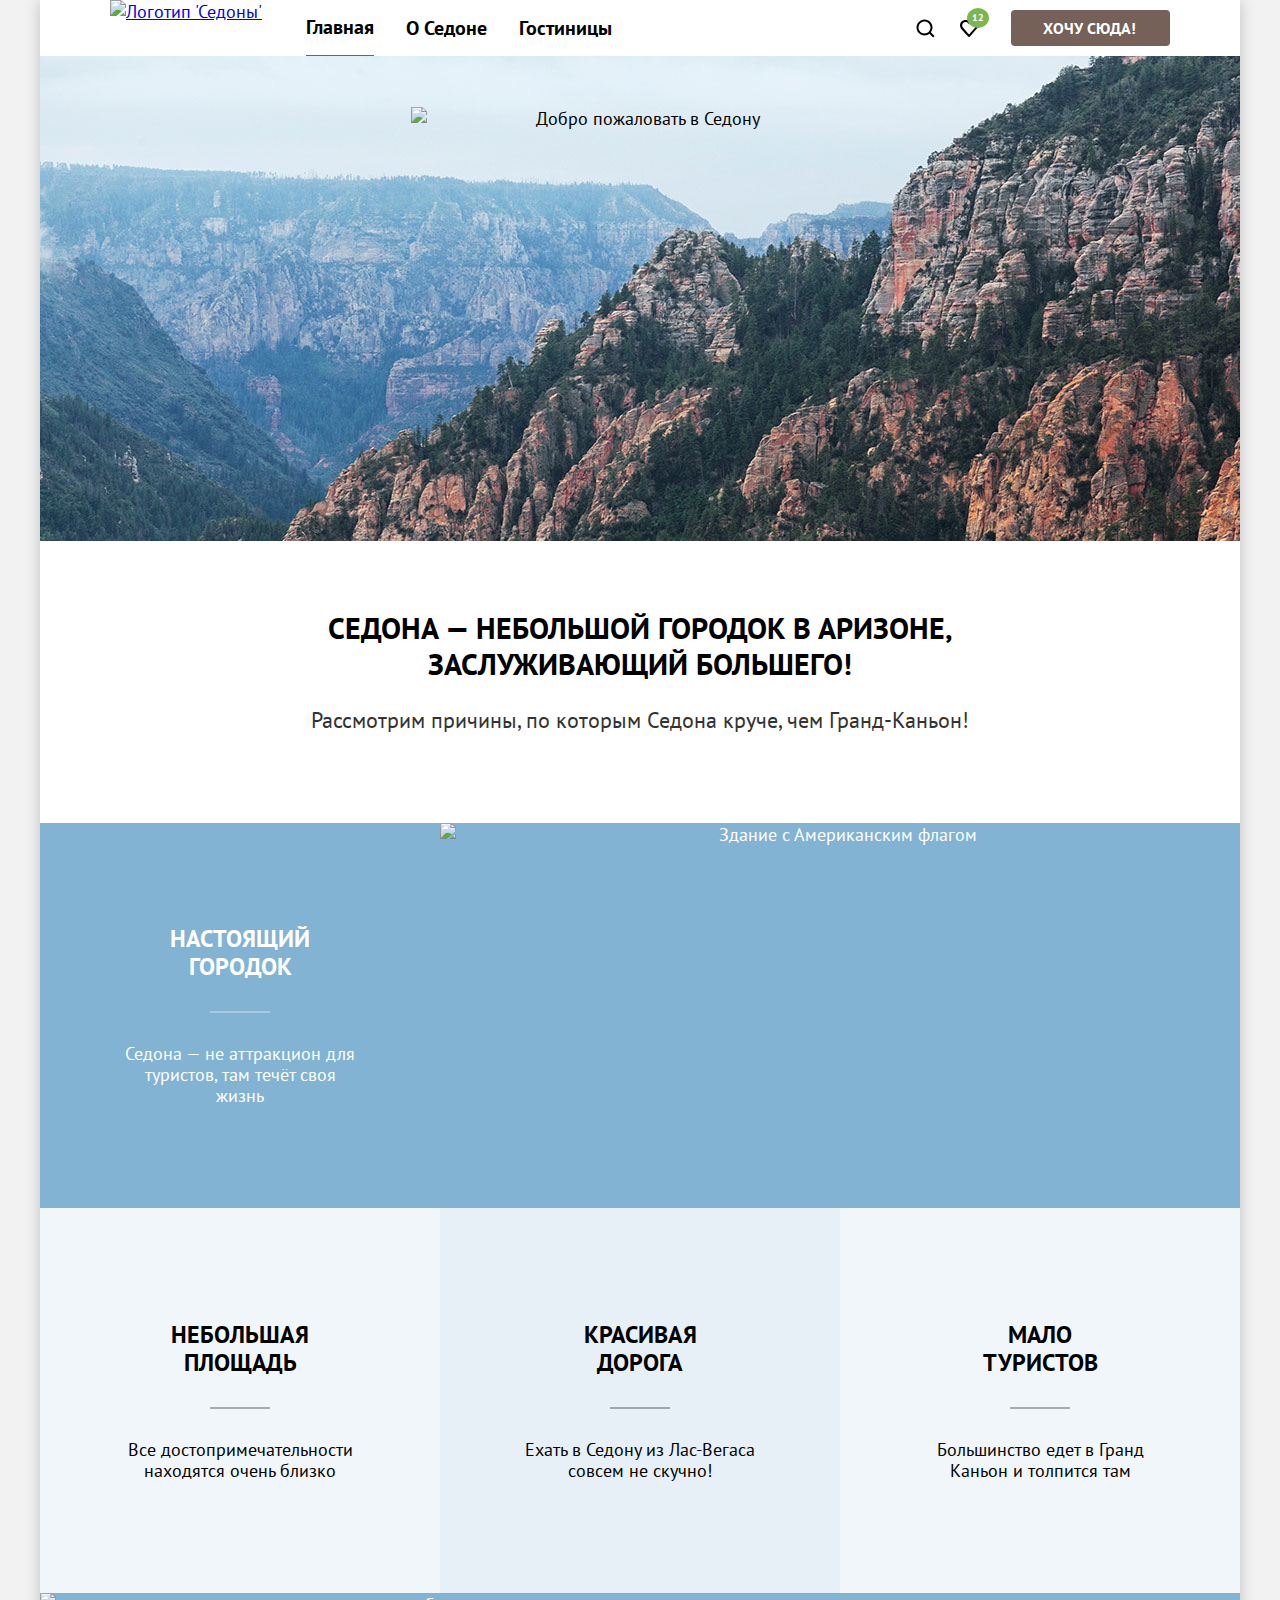
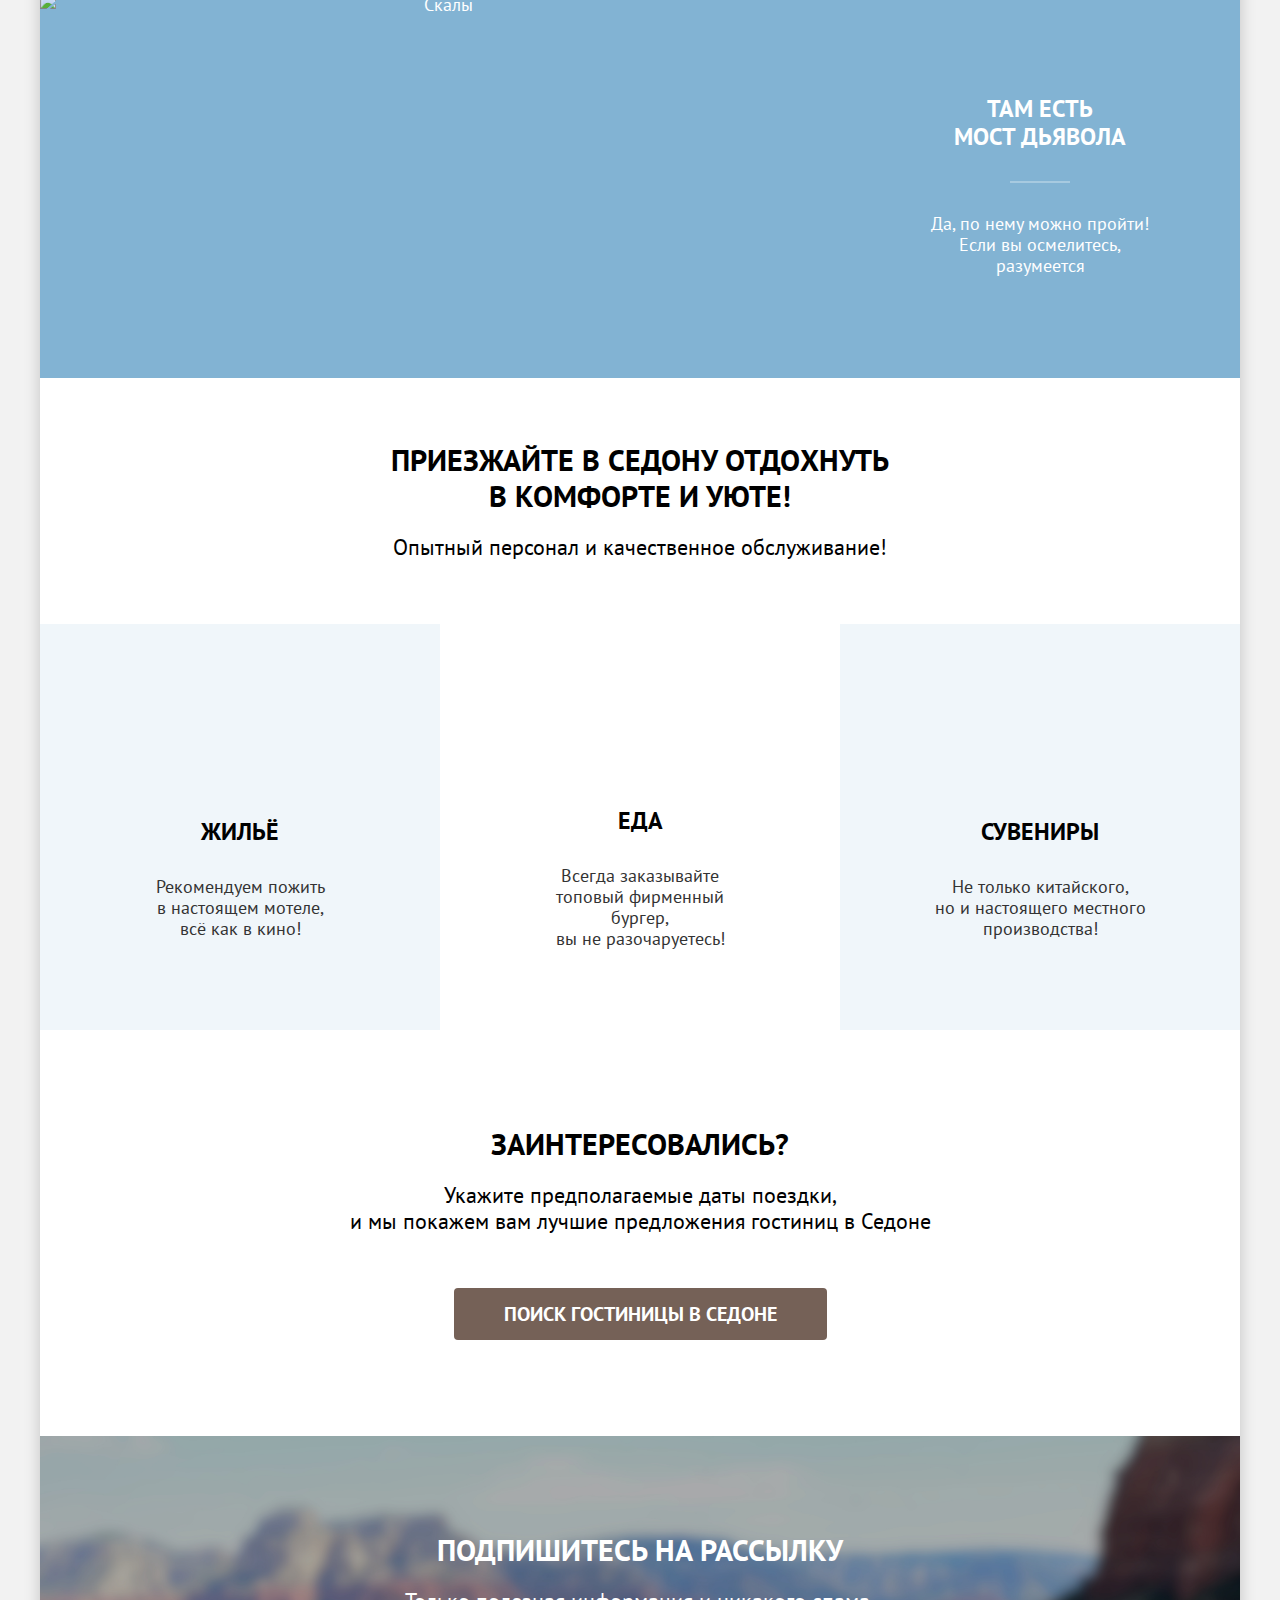
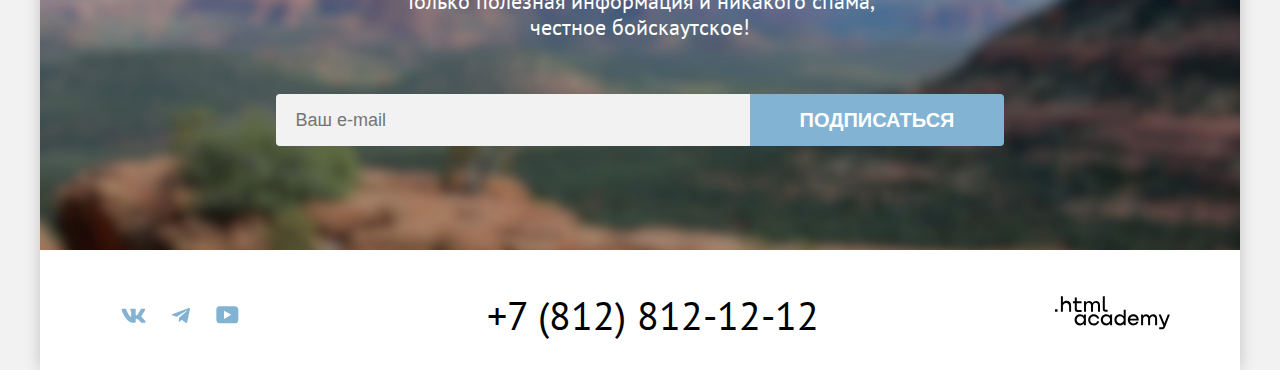
==== index.html @ 1c3ebcf3 "Отркрытие модалки на значек лупы,на главной страницы" ====
<!DOCTYPE html>
<html lang="ru">
  <head>
    <meta charset="utf-8">
    <title>Гостиницы в городе "Седона"</title>
    <link rel="stylesheet" href="styles/styles.css">
    <link rel="icon" type="image/x-icon" href="images/favicon.png">
  </head>
  <body>

    <!-- Шапка страницы -->
    <header class="main-header">
      <a class="logo-link" href="index.html">
        <img class="logo-img" width="140" height="71" src="images/logo.svg" alt="Логотип 'Седоны'">
      </a>
      <nav class="navigation">
        <ul class="navigation-list links">
          <li class="navigation-item">
            <a class="navigation-link active-link" href="index.html">
              Главная
            </a>
          </li>
          <li class="navigation-item">
            <a class="navigation-link" href="#">
              О Седоне
            </a>
          </li>
          <li class="navigation-item">
            <a class="navigation-link" href="catalog.html">
              Гостиницы
            </a>
          </li>
        </ul>

        <ul class="navigation-list action-list">
          <li class="navigation-item">
            <label for="open-modal" class="navigation-link btn-search">
              <span class="visually-hidden">Поиск</span>
            </label>
          </li>
          <li class="navigation-item">
            <a class="navigation-link favorits" href="#">
              <span class="visually-hidden">Мои избранные гостиницы</span>
              <span class="favorits-count">12</span>
            </a>
          </li>
          <li class="navigation-item">
            <a class="navigation-link btn btn-brown btn-sm" href="#">
              Хочу сюда!
            </a>
          </li>
        </ul>
      </nav>
    </header>

    <!-- Основной контент -->
    <main class="main-page">
      <!-- Секция "вступление" -->
      <section class="introduction">
        <h1 class="visually-hidden">Гостиницы города "Седона"</h1>
        <img class="welcome-image" width="458" height="352" src="images/welcome.svg" alt="Добро пожаловать в Седону">
      </section>

      <!-- Секция "преимущества" -->
      <section class="advantages">
        <h2 class="visually-hidden">Преимущества Седоны</h2>
        <div class="advantages-reasons">
          <p class="section-header introduction-title">Седона — небольшой городок в Аризоне,<br> заслуживающий большего!</p>
          <p class="introduction-reason">
            Рассмотрим причины, по которым Седона круче, чем Гранд-Каньон!
          </p>
        </div>
        <ul class="advantages-list">
          <li class="advantages-item true-city">
            <div class="advantages-content">
              <h3 class="advantages-title">Настоящий<br> городок</h3>
              <p class="advantages-description">
                Седона — не аттракцион для<br> туристов, там течёт своя<br> жизнь
              </p>
            </div>
            <img src="images/photo_1.jpg" width="800" height="385" alt="Здание с Американским флагом">
          </li>
          <li class="advantages-item">
            <div class="advantages-content">
              <h3 class="advantages-title">Небольшая<br> площадь</h3>
              <p class="advantages-description">
                Все достопримечательности<br> находятся очень близко
              </p>
            </div>
          </li>
          <li class="advantages-item">
            <div class="advantages-content">
              <h3 class="advantages-title">Красивая<br> дорога</h3>
              <p class="advantages-description">
                Ехать в Седону из Лас-Вегаса<br> совсем не скучно!
              </p>
            </div>
          </li>
          <li class="advantages-item">
            <div class="advantages-content">
              <h3 class="advantages-title">Мало<br> туристов</h3>
              <p class="advantages-description">
                Большинство едет в Гранд<br> Каньон и толпится там
              </p>
            </div>
          </li>
          <li class="advantages-item bridge">
            <img src="images/photo_2.jpg" width="800" height="385" alt="Скалы">
            <div class="advantages-content">
              <h3 class="advantages-title">Там есть<br> мост дьявола</h3>
              <p class="advantages-description">
                Да, по нему можно пройти!<br> Если вы осмелитесь,<br> разумеется
              </p>
            </div>
          </li>
        </ul>
      </section>

      <!-- Призыв к действию -->
      <section class="call_to_action">
        <h2 class="section-header call_to_action-header">Приезжайте в Седону отдохнуть<br> в комфорте и уюте!</h2>
        <p class="call_to_action-description">
          Опытный персонал и качественное обслуживание!
        </p>
      </section>

      <!-- Сервис который можно получить -->
      <section class="service">
        <h2 class="visually-hidden">Что вы получите в Седоне</h2>
        <ul class="service-list">
          <li class="service-item service-home">
            <h3 class="service-title">Жильё</h3>
            <p class="service-description">
              Рекомендуем пожить<br> в настоящем мотеле,<br> всё как в кино!
            </p>
          </li>
          <li class="service-item service-eat">
            <h3 class="service-title">Еда</h3>
            <p class="service-description">
              Всегда заказывайте<br> топовый фирменный бургер,<br> вы не разочаруетесь!
            </p>
          </li>
          <li class="service-item service-souvenirs">
            <h3 class="service-title">Сувениры</h3>
            <p class="service-description">
              Не только китайского,<br> но и настоящего местного<br> производства!
            </p>
          </li>
        </ul>
      </section>

      <!-- Поиск гостиниц -->
      <section class="search">
        <h2 class="visually-hidden">Поиск гостиницы</h2>
        <b class="section-header search-title">Заинтересовались?</b>
        <p class="search-description">
          Укажите предполагаемые даты поездки,<br> и мы покажем вам лучшие предложения гостиниц в Седоне
        </p>
        <a class="btn btn-brown btn-lg" href="catalog.html" >ПОИСК ГОСТИНИЦЫ В Седоне</a>
      </section>

      <!-- Рассылка -->
      <section class="subscribe">
        <h2 class="section-header subscribe-title">Подпишитесь на рассылку</h2>
        <p class="subscribe-description">
          Только полезная информация и никакого спама,<br> честное бойскаутское!
        </p>
        <form class="subscribe-email-form" action="https://echo.htmlacademy.ru/" method="post">
          <label class="visually-hidden" for="subscribe-email">
            Укажите ваш email
          </label>
          <input class="subscribe-email" placeholder="Ваш e-mail" type="email" id="subscribe-email">
          <button class="btn btn-blue btn-lg btn-send-email" type="submit">Подписаться</button>
        </form>
      </section>
    </main>

    <!-- Подвал -->
    <footer class="main-footer">
      <h2 class="visually-hidden">Контакты</h2>
      <ul class="social-list">
        <li class="social-item">
          <a class="social-link social-vk" href="https://vk.com/htmlacademy">
            <span class="visually-hidden">Вконтакте</span>
            <svg width="25" height="15" viewBox="0 0 25 15" fill="none" xmlns="http://www.w3.org/2000/svg">
              <path fill-rule="evenodd" clip-rule="evenodd" d="M24.1164 1.80445C24.2824 1.25845 24.1164 0.856445 23.3214 0.856445H20.6964C20.0284 0.856445 19.7204 1.20345 19.5534 1.58645C19.5534 1.58645 18.2184 4.78245 16.3274 6.85845C15.7154 7.46045 15.4374 7.65145 15.1034 7.65145C14.9364 7.65145 14.6854 7.46045 14.6854 6.91345V1.80445C14.6854 1.14845 14.5014 0.856445 13.9454 0.856445H9.81738C9.40038 0.856445 9.14938 1.16045 9.14938 1.44945C9.14938 2.07045 10.0954 2.21445 10.1924 3.96245V7.76045C10.1924 8.59345 10.0394 8.74444 9.70538 8.74444C8.81538 8.74444 6.65038 5.53345 5.36538 1.85945C5.11638 1.14445 4.86438 0.856445 4.19338 0.856445H1.56638C0.816382 0.856445 0.666382 1.20345 0.666382 1.58645C0.666382 2.26845 1.55638 5.65645 4.81138 10.1374C6.98138 13.1974 10.0364 14.8564 12.8194 14.8564C14.4884 14.8564 14.6944 14.4884 14.6944 13.8534V11.5404C14.6944 10.8034 14.8524 10.6564 15.3814 10.6564C15.7714 10.6564 16.4384 10.8484 17.9964 12.3234C19.7764 14.0724 20.0694 14.8564 21.0714 14.8564H23.6964C24.4464 14.8564 24.8224 14.4884 24.6064 13.7604C24.3684 13.0364 23.5184 11.9854 22.3914 10.7384C21.7794 10.0284 20.8614 9.26345 20.5824 8.88045C20.1934 8.38945 20.3044 8.17044 20.5824 7.73345C20.5824 7.73345 23.7824 3.30745 24.1154 1.80445H24.1164Z" fill="#83B3D3"/>
            </svg>
          </a>
        </li>
        <li class="social-item">
          <a class="social-link social-tg" href="https://t.me/htmlacademy">
            <span class="visually-hidden">Телеграм</span>
            <svg width="18" height="16" viewBox="0 0 18 16" fill="none" xmlns="http://www.w3.org/2000/svg">
              <path d="M16.785 0.955705L0.840489 7.1042C-0.247661 7.54126 -0.241365 8.14828 0.640845 8.41897L4.73445 9.69597L14.2058 3.72014C14.6537 3.44766 15.0629 3.59424 14.7265 3.89281L7.05283 10.8183H7.05103L7.05283 10.8192L6.77045 15.0387C7.18413 15.0387 7.36669 14.8489 7.59871 14.625L9.58705 12.6915L13.7229 15.7464C14.4855 16.1664 15.0332 15.9506 15.2229 15.0405L17.9379 2.2453C18.2158 1.13107 17.5126 0.626562 16.785 0.955705Z" fill="#83B3D3"/>
            </svg>
          </a>
        </li>
        <li class="social-item">
          <a class="social-link social-yt" href="https://www.youtube.com/user/htmlacademyru">
            <span class="visually-hidden">Ютуб</span>
            <svg width="23" height="18" viewBox="0 0 23 18" fill="none" xmlns="http://www.w3.org/2000/svg">
              <path d="M18.9402 0.356445H3.50738C1.64668 0.356445 0.333252 1.9502 0.333252 3.75645V13.8502C0.333252 15.7627 1.64668 17.3564 3.50738 17.3564H19.1591C20.8009 17.3564 22.3333 15.7627 22.3333 13.9564V3.75645C22.1143 1.9502 20.8009 0.356445 18.9402 0.356445ZM7.99494 12.8939V4.81894L15.3283 8.85645L7.99494 12.8939Z" fill="#83B3D3"/>
            </svg>
          </a>
        </li>
      </ul>
      <div class="footer-phone-container">
        <a class="footer-phone" href="tel:+78128121212">+7 (812) 812-12-12</a>
      </div>
      <a class="html-academy-link" href="https://htmlacademy.ru">
        <svg class="html-academy-image" xmlns="http://www.w3.org/2000/svg" width="115" height="34" fill="none">
          <path fill="#000" d="M0 13.2564v2.6h2.5v-2.6H0Zm11.6-8.39995c-1.6 0-2.8.7-3.6 1.7h-.1V.356445h-2V15.8564h2v-5.3c0-2.09995 1.3-3.59995 3.3-3.59995 1.8 0 2.9 1.4 2.9 3.19995v5.7h2V9.75644c.1-3-1.8-4.89999-4.5-4.89999Zm15 .3h-4.8v-3.7h-2v3.8h-1.9v2h1.9v5.99995c0 1.7 1 2.7 2.7 2.7h4.1v-2h-3.7c-.7 0-1.1-.4-1.1-1.1V7.15645h4.8v-2Zm14.5-.2c-1.6 0-2.9.79999-3.5 2.1h-.1c-.6-1.2-1.8-2.1-3.4-2.1-1.4 0-2.5.8-3.1 1.8h-.1v-1.6H29V15.7564h2v-5.4c0-1.99995 1-3.49995 2.6-3.49995 1.5 0 2.4 1 2.4 2.6v6.29995h2v-5.6c0-2.39995 1.4-3.29995 2.6-3.29995 1.5 0 2.4 1 2.4 2.6v6.29995h2V9.25644c.1-2.5-1.4-4.29999-3.9-4.29999Zm6.7 8.09995c0 1.7 1 2.7 2.8 2.7h2v-2h-1.7c-.7 0-1.1-.4-1.1-1.1V.356445h-2V13.0564Zm-18.9 7c-.9-1.1-2.2-1.8-3.9-1.8-3.1 0-5.4 2.3-5.4 5.6s2.3 5.6 5.4 5.6c1.8 0 3-.8 3.8-1.9h.1v1.6h2v-10.6h-2v1.5Zm-3.6 7.4c-2.2 0-3.6-1.6-3.6-3.6s1.4-3.6 3.6-3.6 3.6 1.6 3.6 3.6c0 1.9-1.4 3.6-3.6 3.6Zm18.9-5.1c-.5-2.4-2.6-4.1-5.4-4.1-3.4 0-5.6 2.5-5.6 5.6 0 3.1 2.2 5.6 5.6 5.6 2.8 0 4.9-1.8 5.4-4.2h-2.1c-.4 1.3-1.7 2.3-3.3 2.3-2.2 0-3.6-1.6-3.6-3.6s1.4-3.6 3.6-3.6c1.6 0 2.8 1 3.3 2.2h2.1v-.2Zm10.9-2.3c-.9-1.1-2.2-1.8-3.9-1.8-3.1 0-5.4 2.3-5.4 5.6s2.3 5.6 5.4 5.6c1.8 0 3-.8 3.8-1.9h.1v1.6h2v-10.6h-2v1.5Zm-3.6 7.4c-2.2 0-3.6-1.6-3.6-3.6s1.4-3.6 3.6-3.6 3.6 1.6 3.6 3.6c0 1.9-1.5 3.6-3.6 3.6Zm17.2-7.3c-.9-1.1-2.2-1.9-3.9-1.9-3.1 0-5.4 2.3-5.4 5.6s2.2 5.6 5.4 5.6c1.7 0 3-.8 3.8-1.8h.1v1.5h2v-15.4h-2v6.4Zm-3.6 7.3c-2.2 0-3.6-1.6-3.6-3.6s1.4-3.6 3.6-3.6 3.6 1.6 3.6 3.6c-.1 2-1.5 3.6-3.6 3.6Zm13.2-9.2c-3.3 0-5.5 2.5-5.5 5.6 0 3 2.1 5.6 5.5 5.6 2.5 0 4.5-1.3 5.2-3.6h-2.1c-.5 1-1.6 1.6-3 1.6-1.9 0-3.3-1.3-3.4-2.9h8.8c.2-3.6-2-6.3-5.5-6.3Zm0 1.9c1.7 0 3 1 3.3 2.6h-6.5c.3-1.5 1.5-2.6 3.2-2.6Zm19.9-1.9c-1.6 0-2.9.8-3.6 2h-.1c-.6-1.2-1.8-2-3.4-2-1.4 0-2.5.7-3.1 1.8v-1.5h-1.9v10.6h2v-5.4c0-2 1-3.4 2.6-3.5 1.5 0 2.4 1 2.4 2.6v6.3h2v-5.6c0-2.4 1.4-3.3 2.6-3.3 1.5 0 2.4 1 2.4 2.6v6.3h2v-6.5c.1-2.6-1.4-4.4-3.9-4.4Zm11.2 9.1-3.6-8.9h-2.2l4.8 11.6c-.3.9-.7 1.2-1.7 1.2h-2.5v2h2.5c1.8 0 2.8-.8 3.5-2.6l4.7-12.2h-2.1l-3.4 8.9Z"/>
        </svg>
      </a>
    </footer>

    <!-- Чекбокс для модалки-->
    <input type="checkbox" id="open-modal" style="display: none">

    <!-- Модалка -->
    <div class="modal-overlay">
      <div class="modal">
        <label for="open-modal" class="close-modal">
          <span class="visually-hidden">Закрыть модальное окно</span>
        </label>
        <h1 class="modal-title">Поиск гостиницы в Седоне</h1>
        <form class="form-modal" action="https://echo.htmlacademy.ru/" method="post">
          <fieldset class="modal-control-input">
            <label class="form-modal-label" for="date-start">Дата Заезда:</label>
            <input required class="form-modal-input-date" id="date-start" name="date-start" value="27 апреля 2020" placeholder="Укажите дату">
            <span class="form-modal-input-info form-modal-input-info-error">Мы не можем отправить вас в прошлое.</span>
          </fieldset>
          <fieldset class="modal-control-input">
            <label class="form-modal-label" for="date-end">Дата Выезда:</label>
            <input required class="form-modal-input-date" id="date-end" name="date-start" value="1 сентября 2023" placeholder="Укажите дату">
            <span class="form-modal-input-info">На эти даты есть свободные номера. Пока есть.</span>
          </fieldset>
          <fieldset class="modal-control-counter">
            <label class="form-modal-label" for="adults-count">Взрослые:</label>
            <div class="form-modal-input-counter">
              <button type="button" class="button-count button-count-minus"></button>
              <input id="adults-count" name="date-start" value="1">
              <button type="button" class="button-count button-count-plus"></button>
            </div>
          </fieldset>
          <fieldset class="modal-control-counter">
            <label class="form-modal-label " for="child-count">
              Дети:
            </label>
            <button type="button" class="modal-child-info">
              <svg width="26" height="26" viewBox="0 0 26 26" fill="none" xmlns="http://www.w3.org/2000/svg">
                <circle cx="13" cy="13" r="13" fill="#83B3D3"/>
                <path fill-rule="evenodd" clip-rule="evenodd" d="M12 7H14V9H12V7ZM14 19H12V10H14V19Z" fill="white"/>
              </svg>
              <div class="modal-child-info-data">
                Укажите количество детей, которые будут с вами, возраст которых от 6 до 18 лет. Дети до 6 лет размещаются бесплатно.
              </div>
            </button>
            <div class="form-modal-input-counter">
              <button type="button" class="button-count button-count-minus"></button>
              <input id="child-count" name="date-start" value="1">
              <button type="button" class="button-count button-count-plus"></button>
            </div>
          </fieldset>
          <button class="btn btn-lg btn-blue" type="submit">Найти</button>
        </form>
      </div>
    </div>
  </body>
</html>
---- styles/styles.css ----
@font-face {
  font-family: "PT Sans";
  font-style: normal;
  font-weight: 400;
  src: url("../fonts/ptsans-400.woff2") format("woff2");
  font-display: swap;
}

@font-face {
  font-family: "PT Sans";
  font-style: normal;
  font-weight: 700;
  src: url("../fonts/ptsans-700.woff2") format("woff2");
  font-display: swap;
}

html{
  background-color: #F2F2F2;
}

body{
  font-family: "PT Sans", sans-serif;
  background-color: #fff;
  color: #000;
  font-size: 18px;
  max-width: 1200px;
  margin: auto;
  box-shadow: 0 0 15px 0 #00000033;
}

.visually-hidden {
  position: absolute;
  width: 1px;
  height: 1px;
  margin: -1px;
  padding: 0;
  border: 0;
  clip: rect(0 0 0 0);
  overflow: hidden;
}

.navigation{
  font-size: 20px;
  font-weight: 700;
  line-height: 24px;
  text-align: left;
  text-underline-position: from-font;
  text-decoration-skip-ink: none;

  display: flex;
  justify-content: space-between;
  flex-grow: 1;
  column-gap: 30px;
}

.navigation-link {
  text-decoration: none;
  color: #000;
  display: flex;
  cursor: pointer;
}

.navigation-item{
  list-style-type: none;
  display: flex;
  align-items: center;
}

.btn{
  font-size: 16px;
  font-weight: 700;
  line-height: 20px;
  text-align: center;
  text-transform: uppercase;
  color: #fff;
  border: none;
  text-decoration: none;
  border-radius: 4px;
}

.btn:hover{
  cursor: pointer;
}

.introduction{
  background-image: url("../images/background_image.jpeg");
  background-color: #bfe5fa;
  background-position: center;;
  background-repeat: no-repeat;
  text-align: center;
  padding: 51px 371px 82px 371px;
  background-size: cover;
  display: flex;
  flex-wrap: wrap;
  justify-content: center;
  align-items: center;
  position: relative;
}
.introduction:after{
  content: "";
  position: absolute;
  display: block;
  width: 100%;
  height: 100%;
  bottom: 0;
  background-position: bottom;
  background-repeat: no-repeat;
  background-image: url("../images/divider.svg");
}

.favorits-count{
  background-color: #7DB54F;
  text-align: center;
  font-size: 10px;
  line-height: 10px;
  color: #fff;
  position: absolute;
  top: 15%;
  right: 5%;
  padding: 5px;
  border-radius: 50%;
}

.favorits{
  background-image: url("../images/heart.svg");
  background-repeat: no-repeat;
  background-position: center;
  display: block;
  position: relative;
  width: 44px;
  height: 100%;
}

.btn-search{
  background-image: url("../images/search.svg");
  background-repeat: no-repeat;
  background-position: center;
  display: block;
  width: 44px;
  height: 100%;
  min-height: 44px;
}

.call_to_action, .service, .advantages, .search{
  text-align: center;
}

.section-header{
  text-transform: uppercase;
  font-weight: 700;
  font-size: 30px;
  line-height: 36px;
  text-align: center;
  margin: 0;
}

.introduction-reason{
  font-size: 22px;
  line-height: 26px;
  color: #333333;
  margin: 0;
}

.advantages-item{
  display: flex;
  background-color: #83B3D31F;
  list-style-type: none;
}
.advantages-item img{
  object-fit: cover;
  height: 100%;
}
.advantages-item:nth-child(odd){
  background-color: #83B3D333;
}

.advantages-item:first-child, .advantages-item:last-child{
  background-color: #82B3D3;
  color: #fff;
}

.advantages-item:first-child .advantages-title::after, .advantages-item:last-child .advantages-title::after{
  background: #FFFFFF4D;
}

.advantages-title{
  font-size: 24px;
  font-weight: 700;
  line-height: 28px;
  text-transform: uppercase;
  margin: 0;
}

.advantages-title::after{
  content: "";
  display: block;
  margin: auto;
  height: 2px;
  width: 60px;
  background: #0000004D;
  margin-top: 30px;
}

.advantages-description{
  font-size: 18px;
  line-height: 21px;
  margin: 0;
}

.subscribe{
  background-image: url("../images/background_subscribe.jpeg");
  background-repeat: no-repeat;
  background-size: cover;
  display: flex;
  flex-direction: column;
  align-items: center;
  justify-content: center;
  color: #fff;
  text-align: center;
  gap: 20px;
  padding: 96px 20px 104px 20px;
}

.service-item{
  list-style-type: none;
  display: flex;
  flex-direction: column;
  justify-content: center;
}

.service-item:nth-child(odd){
    background-color: #83B3D31F;
}

.service-title{
  text-transform: uppercase;
  font-size: 24px;
  font-weight: 700;
  line-height: 28px;
  margin: 0;
}

.service-description{
  font-size: 18px;
  font-weight: 400;
  line-height: 21px;
  color: #333333;
  margin: 0;
}

.search-description{
  font-size: 22px;
  font-weight: 400;
  line-height: 26px;
  margin: 0;
}

.footer-phone{
  font-size: 40px;
  font-weight: 400;
  line-height: 40px;
  text-align: center;
  text-decoration: none;
  color: #000;
}

.footer-phone:hover{
  color: #756157;
}

.footer-phone:active{
  color: #7561574D;
}

.footer-phone-container{
  display: flex;
  flex-direction: column;
}

.social-item{
  list-style-type: none;
}

.social-list{
  display: flex;
  flex-wrap: wrap;
  max-width: 235px;
  padding: 0;
  margin-top: 5px;
  margin-bottom: 5px;
}

.social-link{
  background-repeat: no-repeat;
  background-position: center;
  width: 47px;
  height: 40px;
  display: flex;
  justify-content: center;
  align-items: center;
}

.social-link:hover > svg > path{
  fill: #68A2CA;
}

.social-link:active > svg > path{
  fill: #68A2CA4D;
}

.filter{
  background-image: url("../images/background_filter.jpeg");
  background-color: #756157;
  background-repeat: no-repeat;
  min-height: 412px;
  color: #fff;
  box-sizing: border-box;
  background-size: cover;
  padding: 35px 70px 70px;
}

.catalog-header-title{
  font-size: 60px;
  font-weight: 700;
  line-height: 78px;
  text-align: left;
  margin: 0;
}

.breadcrumbs-link{
  text-decoration: none;
  color: #fff;
  font-size: 16px;
  font-weight: 400;
  line-height: 21px;
  text-align: left;
}

.breadcrumbs-link:hover{
  color: #FFFFFF99;
  cursor: pointer;
}

.breadcrumbs-link:active {
  color: #FFFFFF4D;
}


.breadcrumbs-item{
  list-style-type: none;
  display: flex;
  align-items: center;
  gap: 15px;
}
.breadcrumbs-item:first-child::before{
  display: none;
}
.breadcrumbs-item::before{
  content: "";
  display: block;
  width: 6px;
  height: 6px;
  border-top: 2px solid white;
  border-right: 2px solid white;
  transform: rotate(45deg);
}

.filter-title{
  font-size: 20px;
  font-weight: 700;
  line-height: 24px;
  text-align: left;
  margin: 0;
  padding-bottom: 32px;

}
.control{
  font-weight: 400;
  font-size: 18px;
  line-height: 23px;
  text-align: left;
}

.btn:active{
  color: #FFFFFF4D;
}

.btn-blue{
  background-color: #82B3D3;
}

.btn-blue:hover{
  background-color: #68A2CA;
}

.btn-blue:active{
  background-color: #82B3D3;
}

.btn-transparent{
  background-color: transparent;
}

.btn-transparent:hover{
  opacity: 0.6;
}

.btn-brown{
  background-color: #756157;
}

.btn-brown:hover{
  background-color: #615048;
}

.btn-brown:active{
  background-color: #756157;
}

.btn-green{
  background-color: #7DB54F;
}

.btn-green:hover{
  background-color: #6C9E42;
}

.btn-green:active{
  background-color: #7DB54F;
}

.btn-light{
  background-color: #F2F2F2;
  color: #000;
}

.btn-sm{
  padding: 8px 34px 8px 32px;
}

.btn-lg{
  padding: 8px 50px 8px 50px;
  font-weight: 700;
  font-size: 20px;
  line-height: 36px;
}

.search-count{
  font-size: 30px;
  line-height: 36px;
  text-align: left;
  text-transform: uppercase;
  align-self: center;
}

.sort-select{
  font-size: 18px;
  line-height: 21px;
  color: #333333;
  padding-left: 20px;
  padding-right: 131px;
  appearance: none;
  border: 2px solid #E5E5E5;
  border-radius: 4px;
  background-image: url("../images/arrow_down.svg");
  background-repeat: no-repeat;
  background-position: right 17px center;
}

.sort-select:hover{
  border: 2px solid #68A2CA;
  cursor: pointer;
}

.catalo-card-title{
  font-size: 24px;
  font-weight: 700;
  line-height: 28px;
  text-align: left;
  margin: 0;
}

.catalo-card-apartments-type{
  font-size: 18px;
  font-weight: 400;
  line-height: 21px;
  text-align: left;
  color: #333333;
}

.catalo-card-price{
  font-size: 18px;
  font-weight: 400;
  line-height: 21px;
  text-align: right;
  color: #333333;
}

.catalo-card-raiting{
  font-size: 16px;
  font-weight: 400;
  line-height: 20px;
  text-align: center;
  background-color: #F2F2F2;
  color: #333333;
  text-transform: uppercase;
  padding: 9px 0 8px 0;
  border-radius: 4px;
}
.catalo-card-image{
  object-fit: cover;
}
.without-bg{
  background-image: none;
  color: black;
}

.pagination-link{
  font-size: 20px;
  font-weight: 700;
  min-width: 60px;
  min-height: 60px;
  display: block;
  align-content: center;
  text-align: center;
  padding-right: 10px;
  padding-left: 10px;
  box-sizing: border-box;
}

.pagination-item{
  list-style-type: none;
}

.range-amount{
  margin-top: 28px;
}

.range-bar{
  position: relative;
  height: 4px;
  background: linear-gradient(90deg, #E5E5E5 0%, #ffffff 0% 75%, rgba(229, 229, 229, 0.30) 75%);
}

.range-min:active, .range-max:active{
  border: 2px solid #83B3D3;
}

.range-min, .range-max{
    position: absolute;
    cursor: pointer;
    width: 20px;
    height: 20px;
    border-radius: 5px;
    border: none;
    top: 50%;

}

.range-min{
  left: 0;
  transform: translateY(-50%);
}

.range-max{
  left: 75%;
  transform: translateY(-50%) translateX(-50%);
}

.btn.pagination-current{
  cursor: auto;
}

.catalo-card{
  display: flex;
  flex-direction: column;
  list-style-type: none;
  width: 340px;
  box-sizing: border-box;
  padding: 20px;
  border: 1px solid #E6E6E6;
  border-radius: 4px;
  gap: 16px;
}

.catalo-list{
  display: flex;
  flex-wrap: wrap;
  column-gap: 20px;
  row-gap: 18px;
  padding: 0;
  border-bottom: 1px solid #E5E5E5;
  padding-bottom: 40px;
  margin: 0;

}

.main-header{
  display: flex;
  margin-left: 70px;
  margin-right: 70px;
}

.service-list{
  display: flex;
  flex-wrap: wrap;
  padding: 0;
  margin: 0;
}

.service-item{
  width: 400px;
  padding: 81px 85px;;
  box-sizing: border-box;
  gap: 30px;
}

.main-footer{
  display: flex;
  align-items: center;
  width: 1060px;
  margin: auto;
  justify-content: space-between;
  padding-top: 40px;
  padding-bottom: 30px;
}

.advantages-list{
  display: flex;
  flex-wrap: wrap;
  padding: 0;
  margin: 0;
  margin-top: 21px;
}

.advantages-content{
  display: flex;
  flex-direction: column;
  justify-content: center;
  width: 400px;
  gap: 30px;
  min-height: 385px;
  padding-top: 100px;
  padding-bottom: 100px;
  box-sizing: border-box;
}

.advantages-reasons{
  display: flex;
  flex-direction: column;
  justify-content: center;
  align-items: center;
  gap: 25px;
  padding-top: 69px;
  padding-bottom: 69px;
}

.call_to_action{
  display: flex;
  flex-direction: column;
  justify-content: center;
  padding-top: 64px;
  padding-bottom: 64px;
  gap: 20px;
}

.search{
  display: flex;
  flex-direction: column;
  align-items: center;
  gap: 20px;
  padding-top: 96px;
  padding-bottom: 96px;
}

.search > .btn{
  margin-top: 34px;
}

.filter-form{
  display: flex;
  gap: 70px;
  margin-top: 40px;
}

.filter-group{
  display: flex;
  flex-direction: column;
  padding: 0;
  margin: 0;
  border: none;
  gap: 16px;
}

.group-range-amount{
  margin-left: auto;
}

.catalog{
  padding-left: 70px;
  padding-right: 70px;
  padding-bottom: 60px;
}

.catalog-header-filter{
  display: flex;
  flex-direction: column;

}
.visible-type-list{
  display: flex;
  padding: 0;
  margin: 0;
  gap: 8px
}
.visible-type-item{
  list-style: none;
}
.catalog-header{
  display: flex;
  margin-top: 50px;
  margin-bottom: 40px;
}
.btn-visible-type{
  display: flex;
  justify-content: center;
  align-items: center;
  width: 48px;
  height: 48px;
  border: 2px solid #E5E5E5;
  box-sizing: border-box;
}
.btn-visible-type-selected, .btn-visible-type:active, .btn-visible-type:hover{
  border: 2px solid #000000;
}
.breadcrumbs{
  display: flex;
  flex-wrap: wrap;
  align-items: center;
  padding: 0;
  margin: 8px 0 0;
  gap: 5px;
}
.breadcrumbs-home{
  display: block;
  background-image: url("../images/home.svg");
  background-repeat: no-repeat;
  width: 15px;
  height: 15px;
}
.sort-select{
  margin-left: auto;
  margin-right: 70px;
}

.pagination{
  display: flex;
  padding: 0;
  gap: 8px;
  margin: 40px 0 0;
  flex-wrap: wrap;
}

.navigation-list{
  padding: 0;
  margin: 0;
}

.links{
  display: flex;
  flex-wrap: wrap;
  gap: 32px;
  margin-left: 28px;
  max-width: 600px;
  padding-left: 16px;
}

.links .navigation-link{
  height: 100%;
  align-items: center;
}

.action-list{
  display: flex;
  flex-wrap: wrap;
}

.action-list .btn{
  margin-left: 20px;
  margin-top: 10px;
  margin-bottom: 10px;
  box-sizing: border-box;
  max-width: 160px;
}

.navigation-link.active-link{
  border-bottom: 2px solid #756257;
}

.logo-img{
  margin-bottom: -12px;
  position: relative;
  z-index: 1;
}

.call_to_action-description{
  margin: 0;
  font-weight: 400;
  font-size: 22px;
  line-height: 26px;
}

.subscribe-description{
  margin: 0;
  font-weight: 400;
  font-size: 22px;
  line-height: 26px;
}

.subscribe-email-form{
  margin-top: 34px;
  display: flex;
  width: 100%;
  justify-content: center;
}

.subscribe-email{
  border: none;
  border-bottom-left-radius: 4px;
  border-top-left-radius: 4px;
  padding-left: 20px;
  font-weight: 400;
  font-size: 18px;
  line-height: 24px;
  background-color: #F2F2F2;
  color: rgba(0, 0, 0, 0.6);
  min-width: 452px;
}

.btn-send-email{
  border-bottom-left-radius: 0;
  border-top-left-radius: 0;
}

.catalo-card-description{
  display: grid;
  grid-template-columns: 1fr 1fr;
  row-gap: 16px;
  column-gap: 20px;
}
.catalo-card-description > .btn{
  padding-left: 0;
  padding-right: 0;
}
.filter-form-actions{
  display: flex;
  flex-direction: column;
  width: 191px;
  gap: 32px;
  margin-top: auto;
}
.service-home::before{
  content: "";
  display: block;
  height: 72px;
  background-repeat: no-repeat;
  background-position: center;
  background-size: contain;
  background-image: url("../images/house.svg");
}

.service-eat::before{
  content: "";
  display: block;
  height: 72px;
  background-repeat: no-repeat;
  background-position: center;
  background-size: contain;
  background-image: url("../images/food.svg");
}
.service-souvenirs::before{
  content: "";
  display: block;
  height: 72px;
  background-repeat: no-repeat;
  background-position: center;
  background-size: contain;
  background-image: url("../images/gift.svg");
}

.catalo-card-star{
  display: grid;
  grid-template-columns: repeat(4, 22px);
  grid-template-rows: 18px;
  align-items: center;
  align-content: center;
}

.catalo-card-star::before{
  content: "";
  background-image: url("../images/star.svg");
  background-repeat: space;
  height: 100%;
}

.star-1::before{
  grid-column: 1/2;
}

.star-2::before{
  grid-column: 1/3;
}

.star-3::before{
  grid-column: 1/4;
}

.star-4::before{
  grid-column: 1/5;
}

.html-academy-image:hover > path{
  fill: #756157;
}

.html-academy-image:active > path{
  fill: #7561574D;
}

#open-modal:checked + .modal-overlay{
  visibility: visible;
}

.modal-overlay{
  display: flex;
  position: fixed;
  justify-content: center;
  align-items: center;
  top: 0;
  bottom: 0;
  right: 0;
  left: 0;
  background-color: #F2F2F2CC;
  visibility: hidden;
}

.modal{
  position: relative;
  background-color: #FFFFFF;
  box-shadow: 0 25px 50px 0 #00000026;
  padding: 64px 70px;
  border-radius: 30px;
  min-width: 717px;
  max-width: 800px;
  box-sizing: border-box;
}
.modal-title{
  font-weight: 700;
  font-size: 30px;
  line-height: 36px;
  text-transform: uppercase;
  padding: 0;
  margin: 0;
  padding-right: 40px;
}

.close-modal{
  display: block;
  position: absolute;
  top: 64px;
  right: 52px;
  width: 52px;
  height: 52px;
  background-color: #F2F2F2;
  border: none;
  padding: 0;
  border-radius: 50%;
  cursor: pointer;
}

.close-modal:before, .close-modal:after{
  content: "";
  display: block;
  position: absolute;
  width: 18px;
  height: 2px;
  background-color: #000000;
  left: 50%;
  top: 50%;
}

.close-modal:before{
  transform: translateX(-50%) rotate(-45deg);
}

.close-modal:after{
  transform: translateX(-50%) rotate(45deg);
}

.close-modal:hover, .close-modal:active{
  background-color: #E5E5E5;
}

.close-modal:active::before, .close-modal:active::after{
  opacity: 0.3;
}

.modal-control-input{
  display: grid;
  grid-template-columns: 1fr 440px;
  align-items: center;
  border: none;
  margin: 0;
  padding: 0;
  grid-column: span 2;
}

.form-modal{
  display: grid;
  grid-template-columns: 1fr 1fr;
  row-gap: 24px;
  column-gap: 80px;
  margin-top: 64px;
}

.form-modal-label{
  font-weight: 700;
  font-size: 20px;
  line-height: 24px;
  vertical-align: middle;
  text-transform: capitalize;
}

.form-modal-input-info{
  grid-column-start: 2;
  padding-left: 20px;
  font-weight: 400;
  font-size: 16px;
  line-height: 21px;
  vertical-align: middle;
  margin-top: 4px;
}

.form-modal-input-info-error{
  color: #FF5757;
}

.form-modal-input-date::placeholder{
  font-weight: 700;
  font-size: 18px;
  line-height: 24px;
  vertical-align: middle;
  color: #000000;
  opacity: 0.6;
}

.form-modal-input-date{
  display: flex;
  height: 48px;
  background-color: #F2F2F2;
  border: none;
  border-radius: 4px;
  padding-left: 20px;
  padding-right: 60px;
  font-weight: 700;
  font-size: 18px;
  line-height: 24px;
  vertical-align: middle;
  background-image: url("../images/calendar.svg");
  background-repeat: no-repeat;
  background-position: center right 20px;
}

.form-modal-input-date:hover{
  background-color: #E5E5E5;
}

.form-modal-human-count{
  display: flex;
}
.form-modal-input-counter{
  display: grid;
  justify-content: center;
  grid-template-columns: 40px 31px 40px;
  background-color: #F2F2F2;
  height: 48px;
  border-radius: 4px;
  align-items: center;
  justify-items: center;
}
.form-modal-input-counter > input{
  min-width: 31px;
  width: 31px;
  background-color: transparent;
  font-weight: 700;
  font-size: 18px;
  line-height: 20px;
  text-align: center;
  border: none;
}
.button-count{
  border: none;
  display: flex;
  position: relative;
  background: transparent;
  padding: 0;
  cursor: pointer;
  width: 20px;
  height: 20px;
  font-size: 20px;
}

.button-count-minus:after {
  content: "";
  display: block;
  width: 14px;
  height: 2px;
  position: absolute;
  left: 50%;
  top: 50%;
  background: #7561574D;
}

.button-count-minus:after {
  transform: translateX(-50%);
}

.button-count-minus:hover:after{
  background: #000000;
}

.button-count-minus:active:after{
  background: #7561574D;
}

.button-count-plus:before, .button-count-plus:after {
  content: "";
  display: block;
  width: 14px;
  height: 2px;
  position: absolute;
  left: 50%;
  top: 50%;
  background: #7561574D;
}

.button-count-plus:before {
  transform: translateX(-50%) rotate(90deg);
}

.button-count-plus:after {
  transform: translateX(-50%);
}

.button-count-plus:hover:after, .button-count-plus:hover:before{
  background: #000000;
}

.button-count-plus:active:after, .button-count-plus:active:before{
  background: #7561574D;
}

.form-modal > button[type="submit"]{
  margin-top: 24px;
  grid-column: span 2;
  border-radius: 10px;
}

.modal-control-counter{
  display: flex;
  border: none;
  align-items: center;
  justify-content: space-between;
  margin: 0;
  padding: 0;
}

.modal-child-info{
  display: flex;
  position: relative;
  align-items: center;
  margin-right: auto;
  margin-left: 10px;
  cursor: pointer;
  background: none;
  border: none;
  padding: 0;
}

.modal-child-info:hover > .modal-child-info-data{
  display: block;
}

.modal-child-info:focus > .modal-child-info-data{
  display: block;
}

.modal-child-info-data{
  position: absolute;
  font-weight: 400;
  font-size: 16px;
  line-height: 20px;
  vertical-align: middle;
  width: 256px;
  background: #333333;
  color: #ffffff;
  padding: 15px 18px 18px 22px;
  border-radius: 10px;
  top: -30px;
  left: 50%;
  transform: translate(-50%, 50%);
  box-sizing: border-box;
  display: none;
}

.modal-child-info-data:after{
  content: "";
  position: absolute;
  top: -5px;
  left: 50%;
  display: block;
  background: #333333;
  width: 10px;
  height: 10px;
  transform: translateX(-50%) rotate(45deg);
}

.filter-amount-range{
  display: flex;
  height: 48px;
  gap: 2px;
  border-radius: 4px;
  overflow: hidden;

}

.filter-amount-range-wrapper{
  position: relative;
  background-color: #F2F2F2;
  width: 143px;
}

.filter-amount-range-wrapper:hover{
  background-color: #E5E5E5;
}

.filter-amount-range-wrapper > span{
  position: absolute;
  font-weight: 400;
  font-size: 18px;
  line-height: 24px;
  text-align: right;
  vertical-align: middle;
  opacity: 0.3;
  color: black;
  right: 20px;
  top: 50%;
  transform: translatey(-50%);
}

.input-amount{
  border: none;
  background-color: transparent;
  padding: 0 40px 0 20px;
  height: 100%;
  font-weight: 700;
  font-size: 18px;
  line-height: 24px;
  vertical-align: middle;
  width: 100%;
  box-sizing: border-box;
}
.control{
  display: flex;
  align-items: center;
  gap: 16px;
  cursor: pointer;
}

.control:hover{
  opacity: 0.6;
}

.control:active{
  opacity: 0.3;
}

.checkbox-mark{
  display: block;
  position: relative;
  width: 20px;
  height: 20px;
  background: #FFFFFF;
  border-radius: 4px;
}

.control-input[type="checkbox"]:checked + .checkbox-mark:after{
  content: "";
  display: block;
  width: 10px;
  height: 6px;
  position: absolute;
  border-left: 3px solid #3F5E72;
  border-bottom: 3px solid #3F5E72;
  left: 50%;
  top: 50%;
  transform: translate(-50%, -60%) rotate(-45deg);
}

.radio-mark{
  display: block;
  position: relative;
  width: 20px;
  height: 20px;
  background: #FFFFFF;
  border-radius: 50%;
}

.control-input[type="radio"]:checked + .radio-mark:after{
  content: "";
  display: block;
  width: 10px;
  height: 10px;
  border-radius: 50%;
  position: absolute;
  background:  #3F5E72;
  /*border-bottom: 3px solid #3F5E72;*/
  left: 50%;
  top: 50%;
  transform: translate(-50%, -50%);
}

.control-text{
  font-weight: 400;
  font-size: 18px;
  line-height: 23px;
}
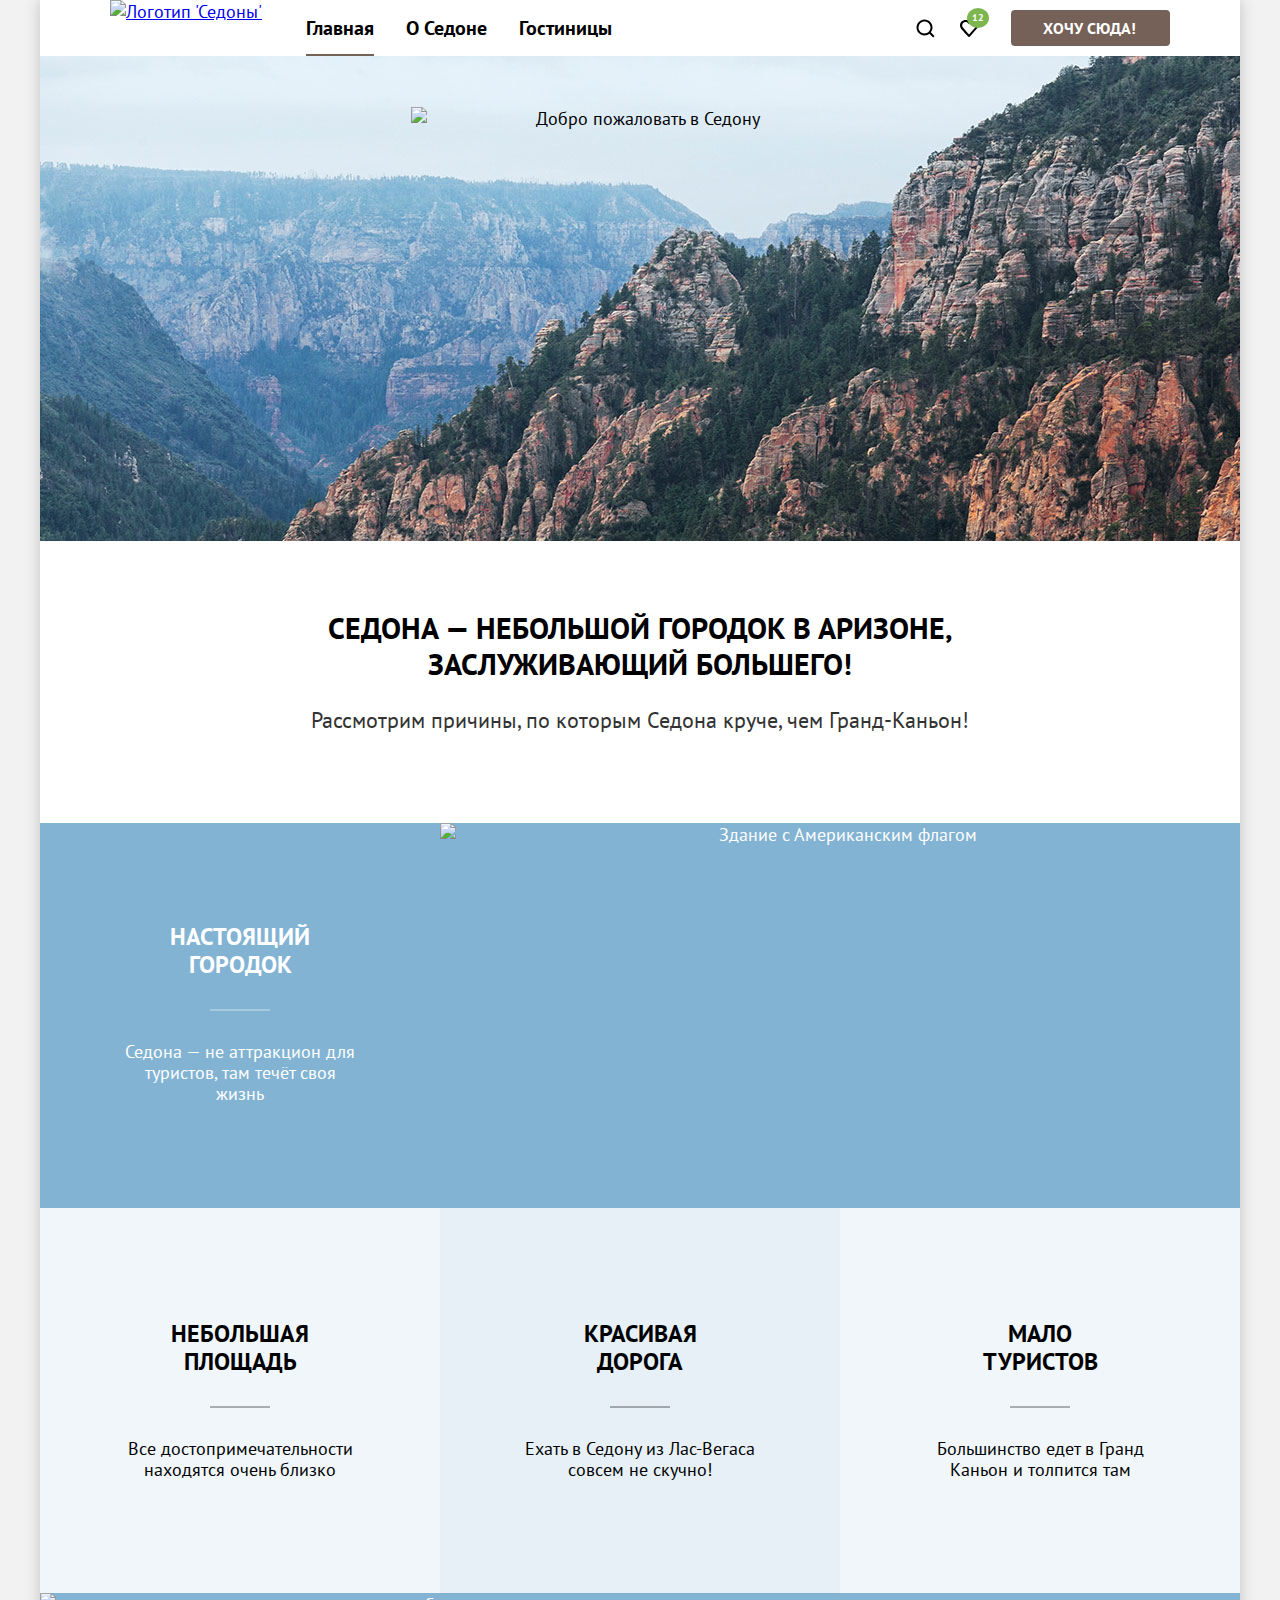
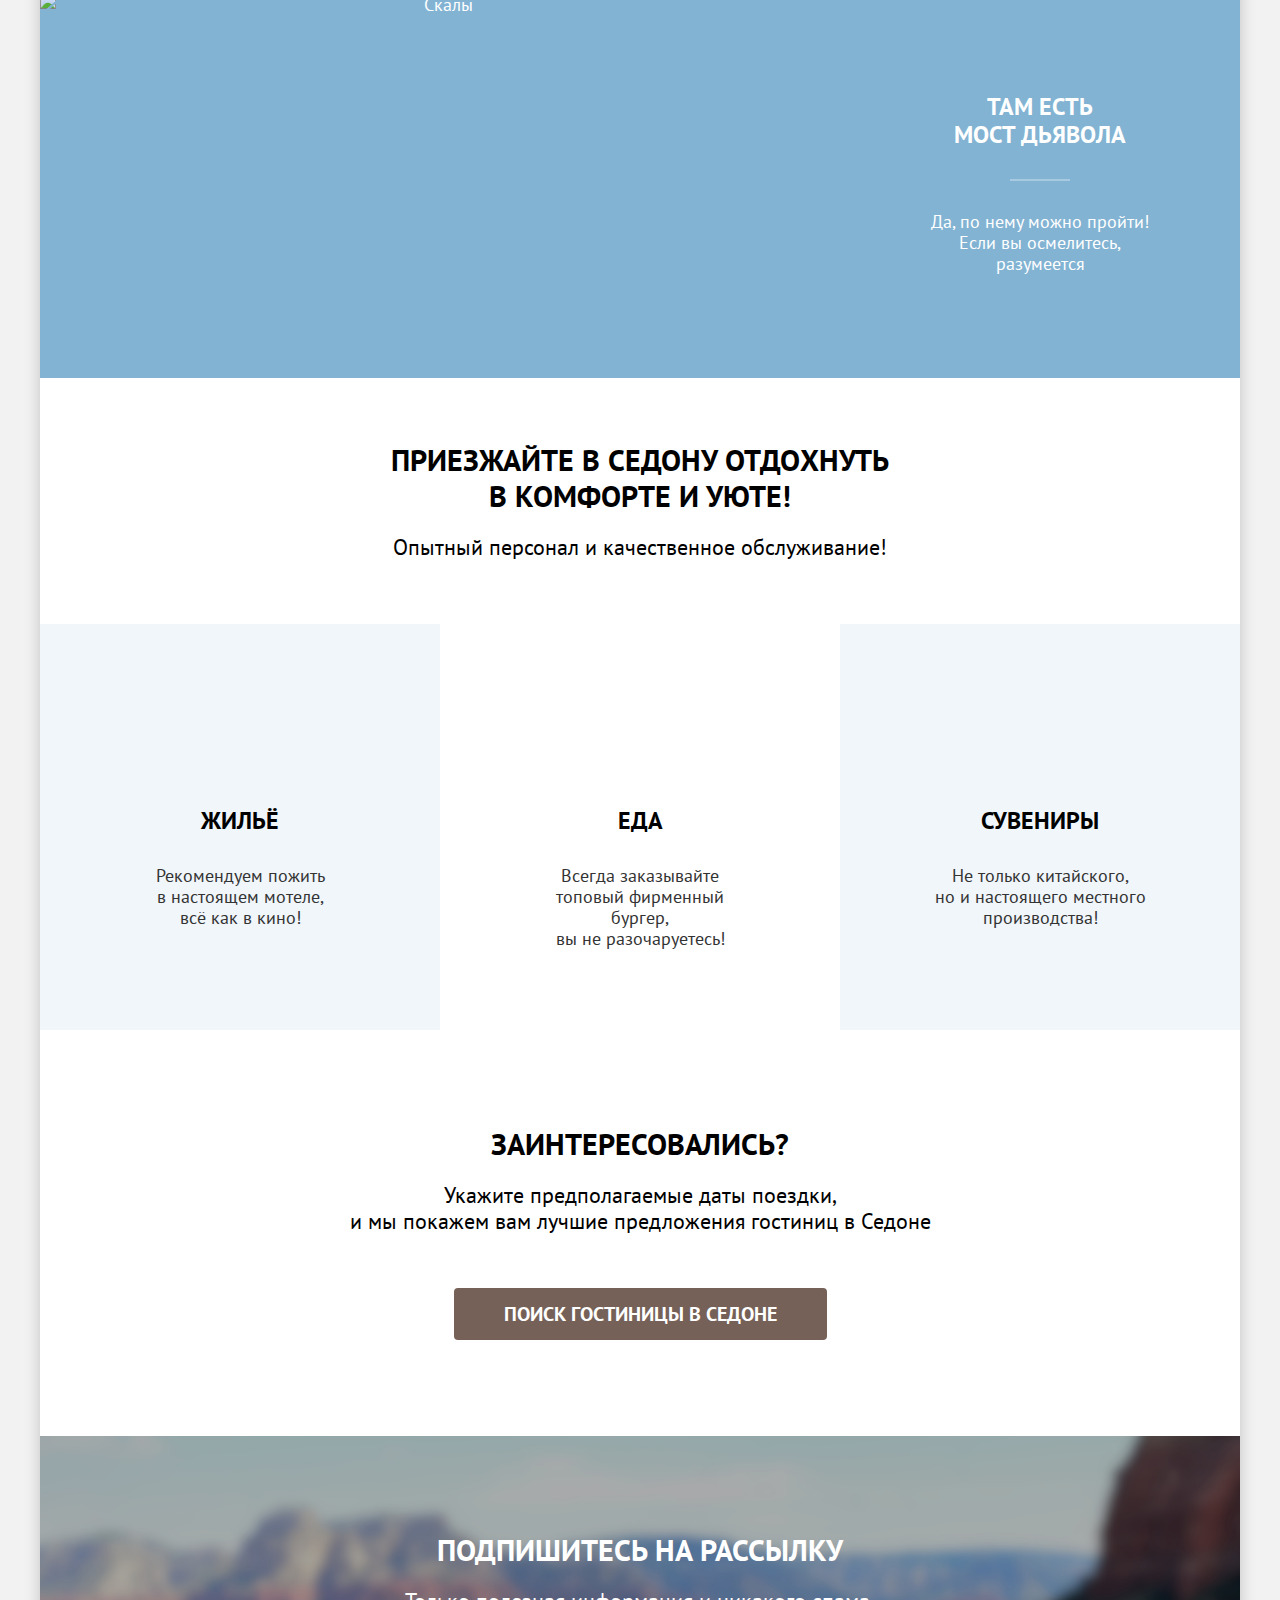
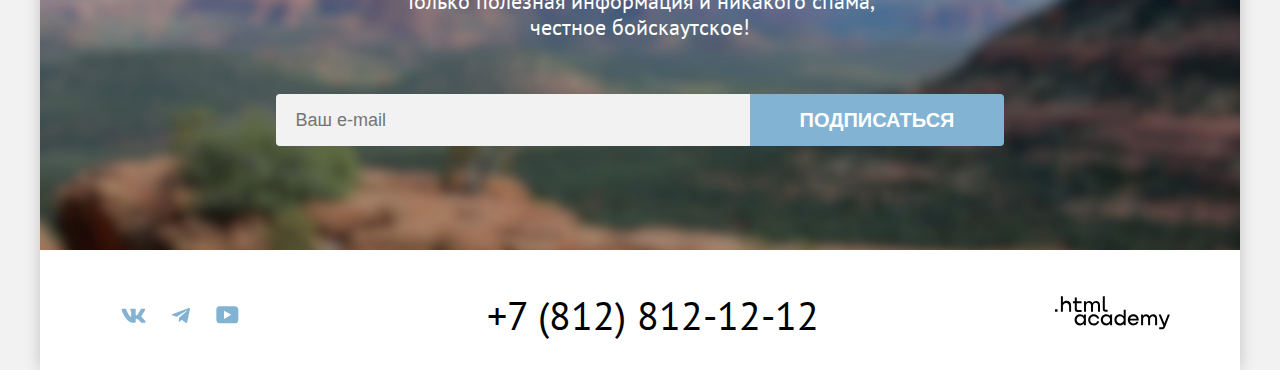
==== commit 64e0224e: "Для автопроверки" ====
--- a/index.html
+++ b/index.html
@@ -4,12 +4,12 @@
     <meta charset="utf-8">
     <title>Гостиницы в городе "Седона"</title>
     <link rel="stylesheet" href="styles/styles.css">
-    <link rel="icon" type="image/x-icon" href="images/favicon.png">
+    <link rel="icon" href="favicon.ico">
   </head>
   <body>
 
     <!-- Шапка страницы -->
-    <header class="main-header">
+    <header data-test="header" class="main-header">
       <a class="logo-link" href="index.html">
         <img class="logo-img" width="140" height="71" src="images/logo.svg" alt="Логотип 'Седоны'">
       </a>
@@ -34,9 +34,9 @@
 
         <ul class="navigation-list action-list">
           <li class="navigation-item">
-            <label for="open-modal" class="navigation-link btn-search">
+            <a class="navigation-link btn-search">
               <span class="visually-hidden">Поиск</span>
-            </label>
+            </a>
           </li>
           <li class="navigation-item">
             <a class="navigation-link favorits" href="#">
@@ -54,15 +54,15 @@
     </header>
 
     <!-- Основной контент -->
-    <main class="main-page">
+    <main data-test="main" class="main-page">
       <!-- Секция "вступление" -->
-      <section class="introduction">
+      <section data-test="hero" class="introduction">
         <h1 class="visually-hidden">Гостиницы города "Седона"</h1>
         <img class="welcome-image" width="458" height="352" src="images/welcome.svg" alt="Добро пожаловать в Седону">
       </section>
 
       <!-- Секция "преимущества" -->
-      <section class="advantages">
+      <section data-test="advantages" class="advantages">
         <h2 class="visually-hidden">Преимущества Седоны</h2>
         <div class="advantages-reasons">
           <p class="section-header introduction-title">Седона — небольшой городок в Аризоне,<br> заслуживающий большего!</p>
@@ -116,17 +116,15 @@
         </ul>
       </section>
 
-      <!-- Призыв к действию -->
-      <section class="call_to_action">
-        <h2 class="section-header call_to_action-header">Приезжайте в Седону отдохнуть<br> в комфорте и уюте!</h2>
-        <p class="call_to_action-description">
-          Опытный персонал и качественное обслуживание!
-        </p>
-      </section>
-
       <!-- Сервис который можно получить -->
-      <section class="service">
+      <section data-test="service" class="service">
         <h2 class="visually-hidden">Что вы получите в Седоне</h2>
+        <div class="call_to_action">
+          <h2 class="section-header call_to_action-header">Приезжайте в Седону отдохнуть<br> в комфорте и уюте!</h2>
+          <p class="call_to_action-description">
+            Опытный персонал и качественное обслуживание!
+          </p>
+        </div>
         <ul class="service-list">
           <li class="service-item service-home">
             <h3 class="service-title">Жильё</h3>
@@ -150,17 +148,17 @@
       </section>
 
       <!-- Поиск гостиниц -->
-      <section class="search">
+      <section data-test="search" class="search">
         <h2 class="visually-hidden">Поиск гостиницы</h2>
         <b class="section-header search-title">Заинтересовались?</b>
         <p class="search-description">
           Укажите предполагаемые даты поездки,<br> и мы покажем вам лучшие предложения гостиниц в Седоне
         </p>
-        <a class="btn btn-brown btn-lg" href="catalog.html" >ПОИСК ГОСТИНИЦЫ В Седоне</a>
+        <a class="btn btn-brown btn-lg" href="index.html#modal" >ПОИСК ГОСТИНИЦЫ В Седоне</a>
       </section>
 
       <!-- Рассылка -->
-      <section class="subscribe">
+      <section data-test="subscribe" class="subscribe">
         <h2 class="section-header subscribe-title">Подпишитесь на рассылку</h2>
         <p class="subscribe-description">
           Только полезная информация и никакого спама,<br> честное бойскаутское!
@@ -169,14 +167,14 @@
           <label class="visually-hidden" for="subscribe-email">
             Укажите ваш email
           </label>
-          <input class="subscribe-email" placeholder="Ваш e-mail" type="email" id="subscribe-email">
+          <input class="subscribe-email" placeholder="Ваш e-mail" type="email" id="subscribe-email" name="email">
           <button class="btn btn-blue btn-lg btn-send-email" type="submit">Подписаться</button>
         </form>
       </section>
     </main>
 
     <!-- Подвал -->
-    <footer class="main-footer">
+    <footer data-test="footer" class="main-footer">
       <h2 class="visually-hidden">Контакты</h2>
       <ul class="social-list">
         <li class="social-item">
@@ -214,15 +212,12 @@
       </a>
     </footer>
 
-    <!-- Чекбокс для модалки-->
-    <input type="checkbox" id="open-modal" style="display: none">
-
     <!-- Модалка -->
-    <div class="modal-overlay">
-      <div class="modal">
-        <label for="open-modal" class="close-modal">
+    <div class="modal-overlay" id="modal">
+      <div data-test="modal" class="modal">
+        <button class="close-modal" type="button">
           <span class="visually-hidden">Закрыть модальное окно</span>
-        </label>
+        </button>
         <h1 class="modal-title">Поиск гостиницы в Седоне</h1>
         <form class="form-modal" action="https://echo.htmlacademy.ru/" method="post">
           <fieldset class="modal-control-input">
@@ -232,14 +227,14 @@
           </fieldset>
           <fieldset class="modal-control-input">
             <label class="form-modal-label" for="date-end">Дата Выезда:</label>
-            <input required class="form-modal-input-date" id="date-end" name="date-start" value="1 сентября 2023" placeholder="Укажите дату">
+            <input required class="form-modal-input-date" id="date-end" name="date-end" value="1 сентября 2023" placeholder="Укажите дату">
             <span class="form-modal-input-info">На эти даты есть свободные номера. Пока есть.</span>
           </fieldset>
           <fieldset class="modal-control-counter">
             <label class="form-modal-label" for="adults-count">Взрослые:</label>
             <div class="form-modal-input-counter">
               <button type="button" class="button-count button-count-minus"></button>
-              <input id="adults-count" name="date-start" value="1">
+              <input id="adults-count" name="adults-count" value="2">
               <button type="button" class="button-count button-count-plus"></button>
             </div>
           </fieldset>
@@ -247,18 +242,20 @@
             <label class="form-modal-label " for="child-count">
               Дети:
             </label>
-            <button type="button" class="modal-child-info">
-              <svg width="26" height="26" viewBox="0 0 26 26" fill="none" xmlns="http://www.w3.org/2000/svg">
-                <circle cx="13" cy="13" r="13" fill="#83B3D3"/>
-                <path fill-rule="evenodd" clip-rule="evenodd" d="M12 7H14V9H12V7ZM14 19H12V10H14V19Z" fill="white"/>
-              </svg>
+            <div class="modal-child-info-wrapper">
+              <button type="button" class="modal-child-info">
+                <svg width="26" height="26" viewBox="0 0 26 26" fill="none" xmlns="http://www.w3.org/2000/svg">
+                  <circle cx="13" cy="13" r="13" fill="#83B3D3"/>
+                  <path fill-rule="evenodd" clip-rule="evenodd" d="M12 7H14V9H12V7ZM14 19H12V10H14V19Z" fill="white"/>
+                </svg>
+              </button>
               <div class="modal-child-info-data">
                 Укажите количество детей, которые будут с вами, возраст которых от 6 до 18 лет. Дети до 6 лет размещаются бесплатно.
               </div>
-            </button>
+            </div>
             <div class="form-modal-input-counter">
               <button type="button" class="button-count button-count-minus"></button>
-              <input id="child-count" name="date-start" value="1">
+              <input id="child-count" name="child-count" value="2">
               <button type="button" class="button-count button-count-plus"></button>
             </div>
           </fieldset>
--- a/styles/styles.css
+++ b/styles/styles.css
@@ -40,14 +40,14 @@
 }
 
 .navigation{
+  display: grid;
+  grid-template-columns: 1fr max-content;
   font-size: 20px;
   font-weight: 700;
   line-height: 24px;
   text-align: left;
   text-underline-position: from-font;
   text-decoration-skip-ink: none;
-
-  display: flex;
   justify-content: space-between;
   flex-grow: 1;
   column-gap: 30px;
@@ -58,6 +58,7 @@
   color: #000;
   display: flex;
   cursor: pointer;
+  position: relative;
 }
 
 .navigation-item{
@@ -115,7 +116,7 @@
   line-height: 10px;
   color: #fff;
   position: absolute;
-  top: 15%;
+  top: 5%;
   right: 5%;
   padding: 5px;
   border-radius: 50%;
@@ -128,7 +129,7 @@
   display: block;
   position: relative;
   width: 44px;
-  height: 100%;
+  height: 44px;
 }
 
 .btn-search{
@@ -137,8 +138,7 @@
   background-position: center;
   display: block;
   width: 44px;
-  height: 100%;
-  min-height: 44px;
+  height: 44px;
 }
 
 .call_to_action, .service, .advantages, .search{
@@ -225,7 +225,7 @@
   list-style-type: none;
   display: flex;
   flex-direction: column;
-  justify-content: center;
+  justify-content: start;
 }
 
 .service-item:nth-child(odd){
@@ -633,14 +633,18 @@
   margin-top: 21px;
 }
 
+.true-city > .advantages-content, .bridge > .advantages-content{
+  padding-top: 100px;
+}
+
 .advantages-content{
   display: flex;
   flex-direction: column;
-  justify-content: center;
+  justify-content: start;
   width: 400px;
   gap: 30px;
   min-height: 385px;
-  padding-top: 100px;
+  padding-top: 112px;
   padding-bottom: 100px;
   box-sizing: border-box;
 }
@@ -733,6 +737,7 @@
 .btn-visible-type-selected, .btn-visible-type:active, .btn-visible-type:hover{
   border: 2px solid #000000;
 }
+
 .breadcrumbs{
   display: flex;
   flex-wrap: wrap;
@@ -778,6 +783,8 @@
 .links .navigation-link{
   height: 100%;
   align-items: center;
+  margin-top: 10px;
+  margin-bottom: 10px;
 }
 
 .action-list{
@@ -793,8 +800,15 @@
   max-width: 160px;
 }
 
-.navigation-link.active-link{
-  border-bottom: 2px solid #756257;
+.navigation-link.active-link:after{
+  content: "";
+  display: block;
+  position: absolute;
+  background-color: #756257;
+  height: 2px;
+  bottom: 0;
+  left: 0;
+  right: 0;
 }
 
 .logo-img{
@@ -927,7 +941,7 @@
   fill: #7561574D;
 }
 
-#open-modal:checked + .modal-overlay{
+.modal-overlay:target {
   visibility: visible;
 }
 
@@ -1177,21 +1191,26 @@
 
 .modal-child-info{
   display: flex;
-  position: relative;
-  align-items: center;
-  margin-right: auto;
-  margin-left: 10px;
   cursor: pointer;
   background: none;
   border: none;
   padding: 0;
 }
 
-.modal-child-info:hover > .modal-child-info-data{
-  display: block;
-}
-
-.modal-child-info:focus > .modal-child-info-data{
+.modal-child-info-wrapper{
+  position: relative;
+  display: flex;
+  /*align-items: center;*/
+  /*align-items: center;*/
+  margin-right: auto;
+  margin-left: 10px;
+}
+
+.modal-child-info:hover + .modal-child-info-data{
+  display: block;
+}
+
+.modal-child-info:focus + .modal-child-info-data{
   display: block;
 }
 
@@ -1289,6 +1308,7 @@
   display: block;
   position: relative;
   width: 20px;
+  min-width: 20px;
   height: 20px;
   background: #FFFFFF;
   border-radius: 4px;
@@ -1311,6 +1331,7 @@
   display: block;
   position: relative;
   width: 20px;
+  min-width: 20px;
   height: 20px;
   background: #FFFFFF;
   border-radius: 50%;
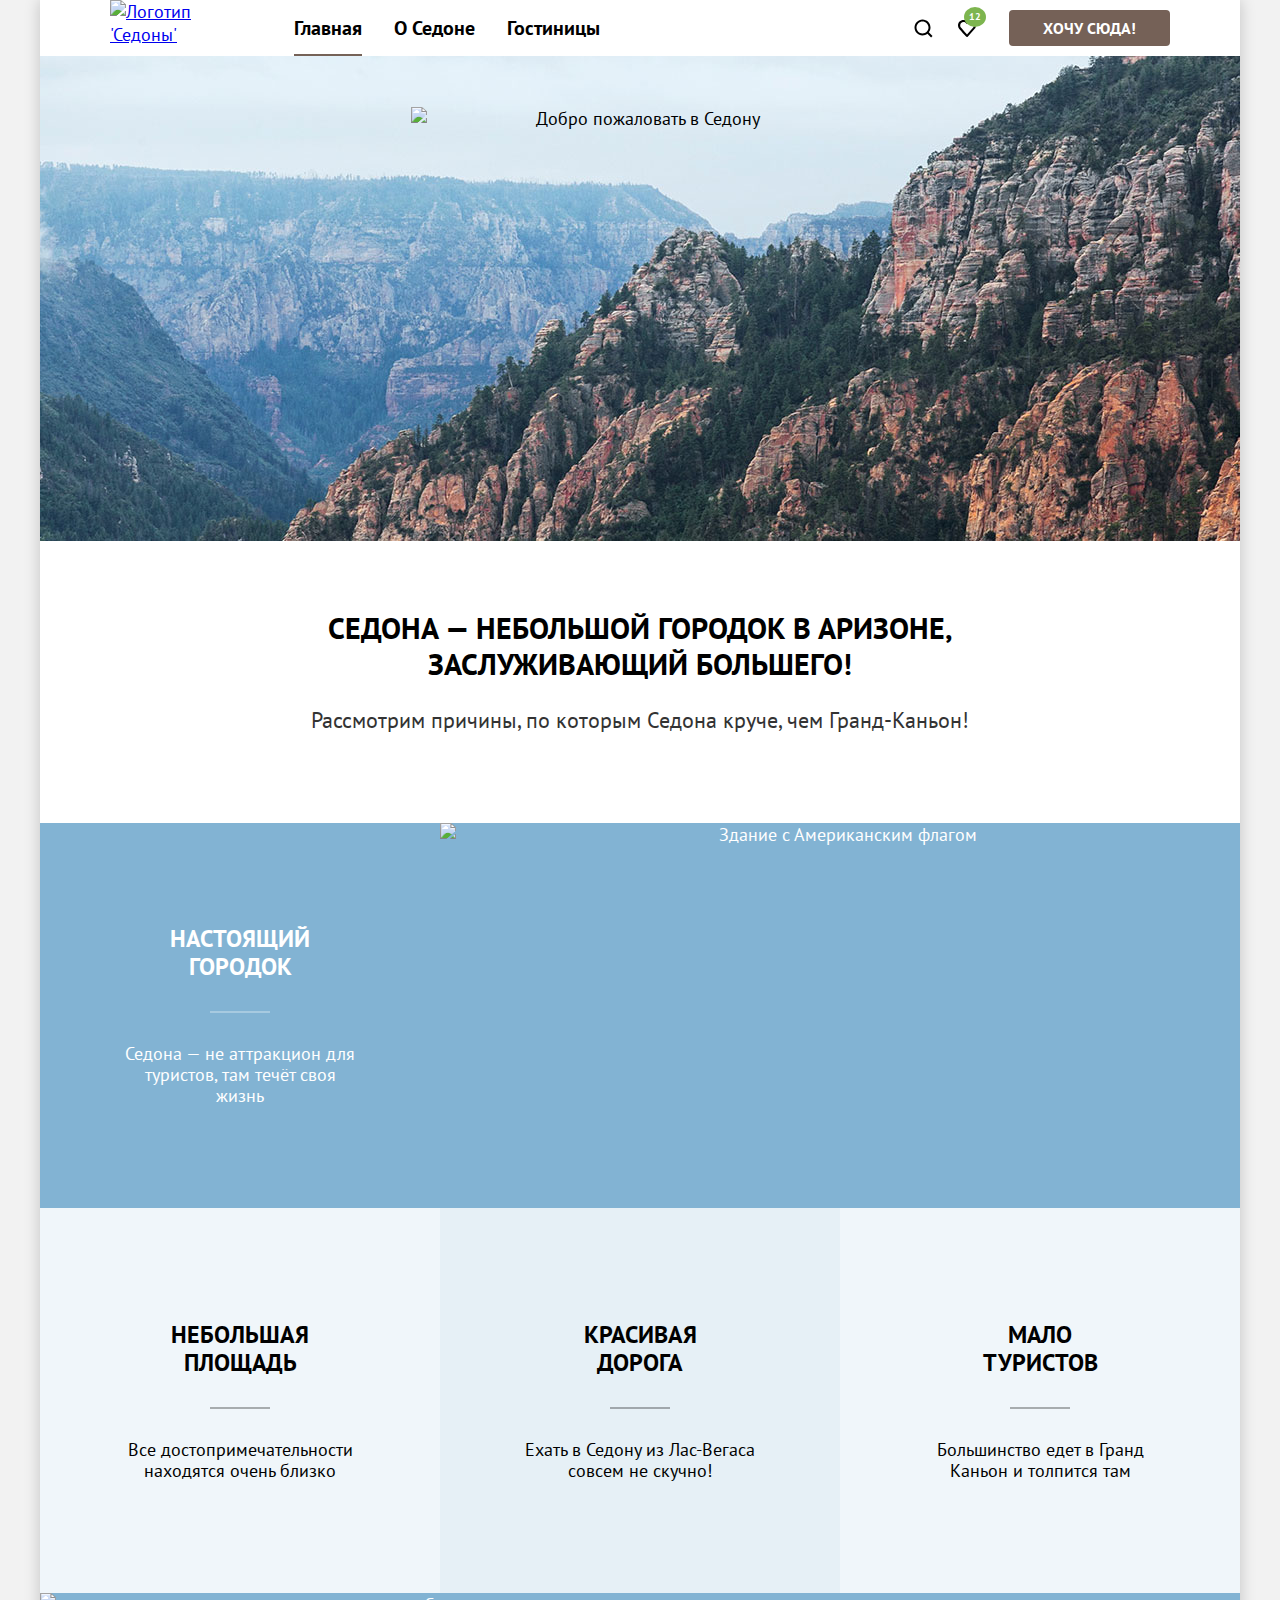
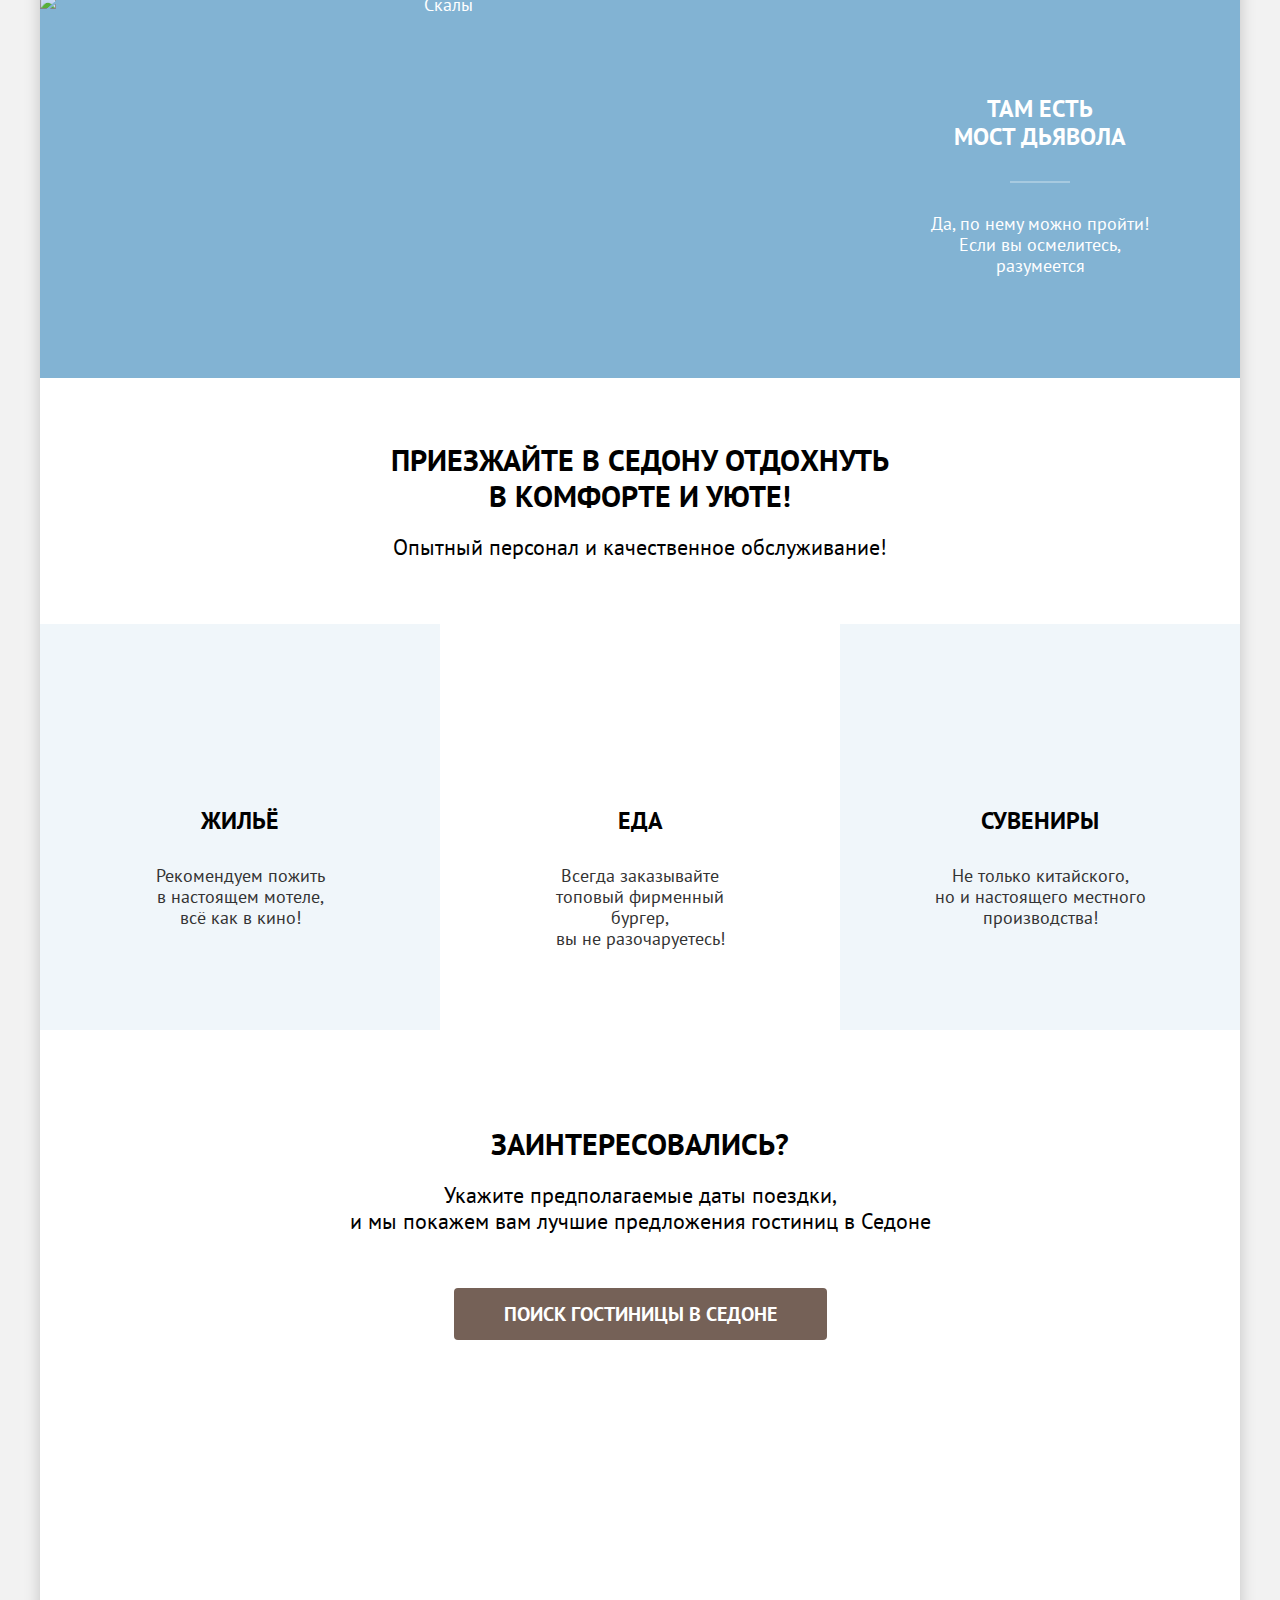
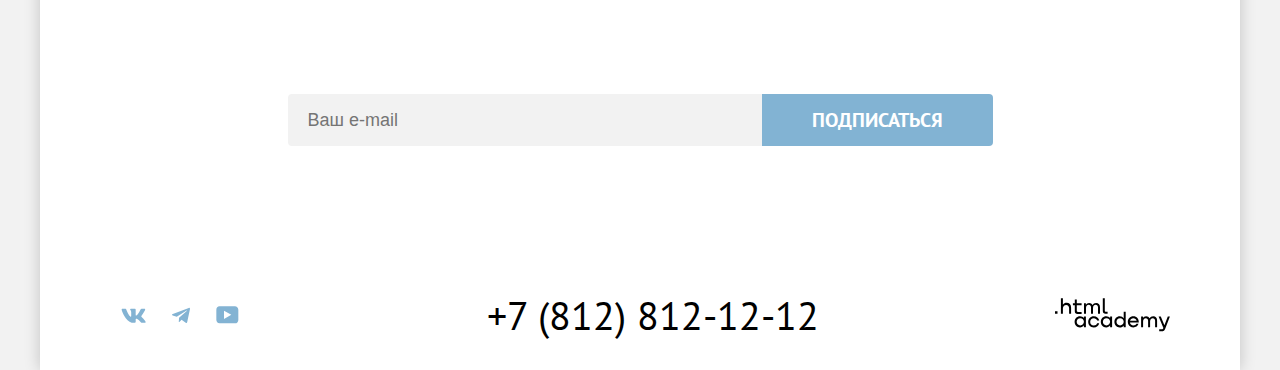
==== commit a60185a4: "Фикс для автоматической проверки" ====
--- a/index.html
+++ b/index.html
@@ -11,7 +11,7 @@
     <!-- Шапка страницы -->
     <header data-test="header" class="main-header">
       <a class="logo-link" href="index.html">
-        <img class="logo-img" width="140" height="71" src="images/logo.svg" alt="Логотип 'Седоны'">
+        <img class="logo-img" width="140" height="70" src="images/logo.svg" alt="Логотип 'Седоны'">
       </a>
       <nav class="navigation">
         <ul class="navigation-list links">
--- a/styles/styles.css
+++ b/styles/styles.css
@@ -68,6 +68,7 @@
 }
 
 .btn{
+  font-family: PT Sans;
   font-size: 16px;
   font-weight: 700;
   line-height: 20px;
@@ -116,8 +117,8 @@
   line-height: 10px;
   color: #fff;
   position: absolute;
-  top: 5%;
-  right: 5%;
+  top: 3%;
+  right: 7%;
   padding: 5px;
   border-radius: 50%;
 }
@@ -208,7 +209,7 @@
 }
 
 .subscribe{
-  background-image: url("../images/background_subscribe.jpeg");
+  background-image: url("../images/subscribe-form-background.jpg");
   background-repeat: no-repeat;
   background-size: cover;
   display: flex;
@@ -219,6 +220,10 @@
   text-align: center;
   gap: 20px;
   padding: 96px 20px 104px 20px;
+}
+
+.logo-link{
+  width: 138px;
 }
 
 .service-item{
@@ -370,6 +375,7 @@
   font-weight: 700;
   line-height: 24px;
   text-align: left;
+  padding: 0;
   margin: 0;
   padding-bottom: 32px;
 
@@ -435,7 +441,7 @@
 }
 
 .btn-sm{
-  padding: 8px 34px 8px 32px;
+  padding: 8px 34px 8px 34px;
 }
 
 .btn-lg{
@@ -533,12 +539,16 @@
 }
 
 .range-amount{
-  margin-top: 28px;
+  margin-top: 20px;
+  height: 20px;
+  display: flex;
+  align-items: center;
 }
 
 .range-bar{
   position: relative;
   height: 4px;
+  width: 100%;
   background: linear-gradient(90deg, #E5E5E5 0%, #ffffff 0% 75%, rgba(229, 229, 229, 0.30) 75%);
 }
 
@@ -549,6 +559,7 @@
 .range-min, .range-max{
     position: absolute;
     cursor: pointer;
+    background-color: white;
     width: 20px;
     height: 20px;
     border-radius: 5px;
@@ -588,17 +599,19 @@
   flex-wrap: wrap;
   column-gap: 20px;
   row-gap: 18px;
-  padding: 0;
-  border-bottom: 1px solid #E5E5E5;
-  padding-bottom: 40px;
-  margin: 0;
+
+  margin: 0;
+  padding: 0;
+  margin-top: 40px;
+  /*border-bottom: 1px solid #E5E5E5;*/
+
 
 }
 
 .main-header{
   display: flex;
-  margin-left: 70px;
-  margin-right: 70px;
+  padding-left: 70px;
+  padding-right: 70px;
 }
 
 .service-list{
@@ -619,10 +632,8 @@
   display: flex;
   align-items: center;
   width: 1060px;
-  margin: auto;
   justify-content: space-between;
-  padding-top: 40px;
-  padding-bottom: 30px;
+  padding: 40px 70px 30px;
 }
 
 .advantages-list{
@@ -634,7 +645,7 @@
 }
 
 .true-city > .advantages-content, .bridge > .advantages-content{
-  padding-top: 100px;
+  padding-top: 102px;
 }
 
 .advantages-content{
@@ -644,7 +655,7 @@
   width: 400px;
   gap: 30px;
   min-height: 385px;
-  padding-top: 112px;
+  padding-top: 113px;
   padding-bottom: 100px;
   box-sizing: border-box;
 }
@@ -717,14 +728,16 @@
   margin: 0;
   gap: 8px
 }
+
 .visible-type-item{
   list-style: none;
 }
+
 .catalog-header{
   display: flex;
-  margin-top: 50px;
-  margin-bottom: 40px;
-}
+  padding-top: 50px;
+}
+
 .btn-visible-type{
   display: flex;
   justify-content: center;
@@ -754,18 +767,31 @@
   height: 15px;
 }
 .sort-select{
+  font-family: "PT Sans";
   margin-left: auto;
   margin-right: 70px;
 }
 
 .pagination{
   display: flex;
-  padding: 0;
+  position: relative;
+  padding: 0;
+  padding-top: 40px;
   gap: 8px;
   margin: 40px 0 0;
   flex-wrap: wrap;
 }
 
+.pagination:before{
+  content: "";
+  display: block;
+  position: absolute;
+  height: 1px;
+  background: #E5E5E5;
+  top: 0;
+  left: 0;
+  right: 0;
+}
 .navigation-list{
   padding: 0;
   margin: 0;
@@ -775,7 +801,7 @@
   display: flex;
   flex-wrap: wrap;
   gap: 32px;
-  margin-left: 28px;
+  margin-left: 30px;
   max-width: 600px;
   padding-left: 16px;
 }
@@ -797,7 +823,11 @@
   margin-top: 10px;
   margin-bottom: 10px;
   box-sizing: border-box;
-  max-width: 160px;
+  min-width: 160px;
+}
+
+.html-academy-link{
+  display: flex;
 }
 
 .navigation-link.active-link:after{
@@ -1278,14 +1308,15 @@
 }
 
 .input-amount{
+  font-family: PT Sans;
+  font-weight: 700;
+  font-size: 18px;
+  line-height: 24px;
+  vertical-align: middle;
   border: none;
   background-color: transparent;
   padding: 0 40px 0 20px;
   height: 100%;
-  font-weight: 700;
-  font-size: 18px;
-  line-height: 24px;
-  vertical-align: middle;
   width: 100%;
   box-sizing: border-box;
 }
@@ -1335,6 +1366,7 @@
   height: 20px;
   background: #FFFFFF;
   border-radius: 50%;
+  margin-left: 1px;
 }
 
 .control-input[type="radio"]:checked + .radio-mark:after{
@@ -1352,6 +1384,7 @@
 }
 
 .control-text{
+  font-family: PT Sans;
   font-weight: 400;
   font-size: 18px;
   line-height: 23px;
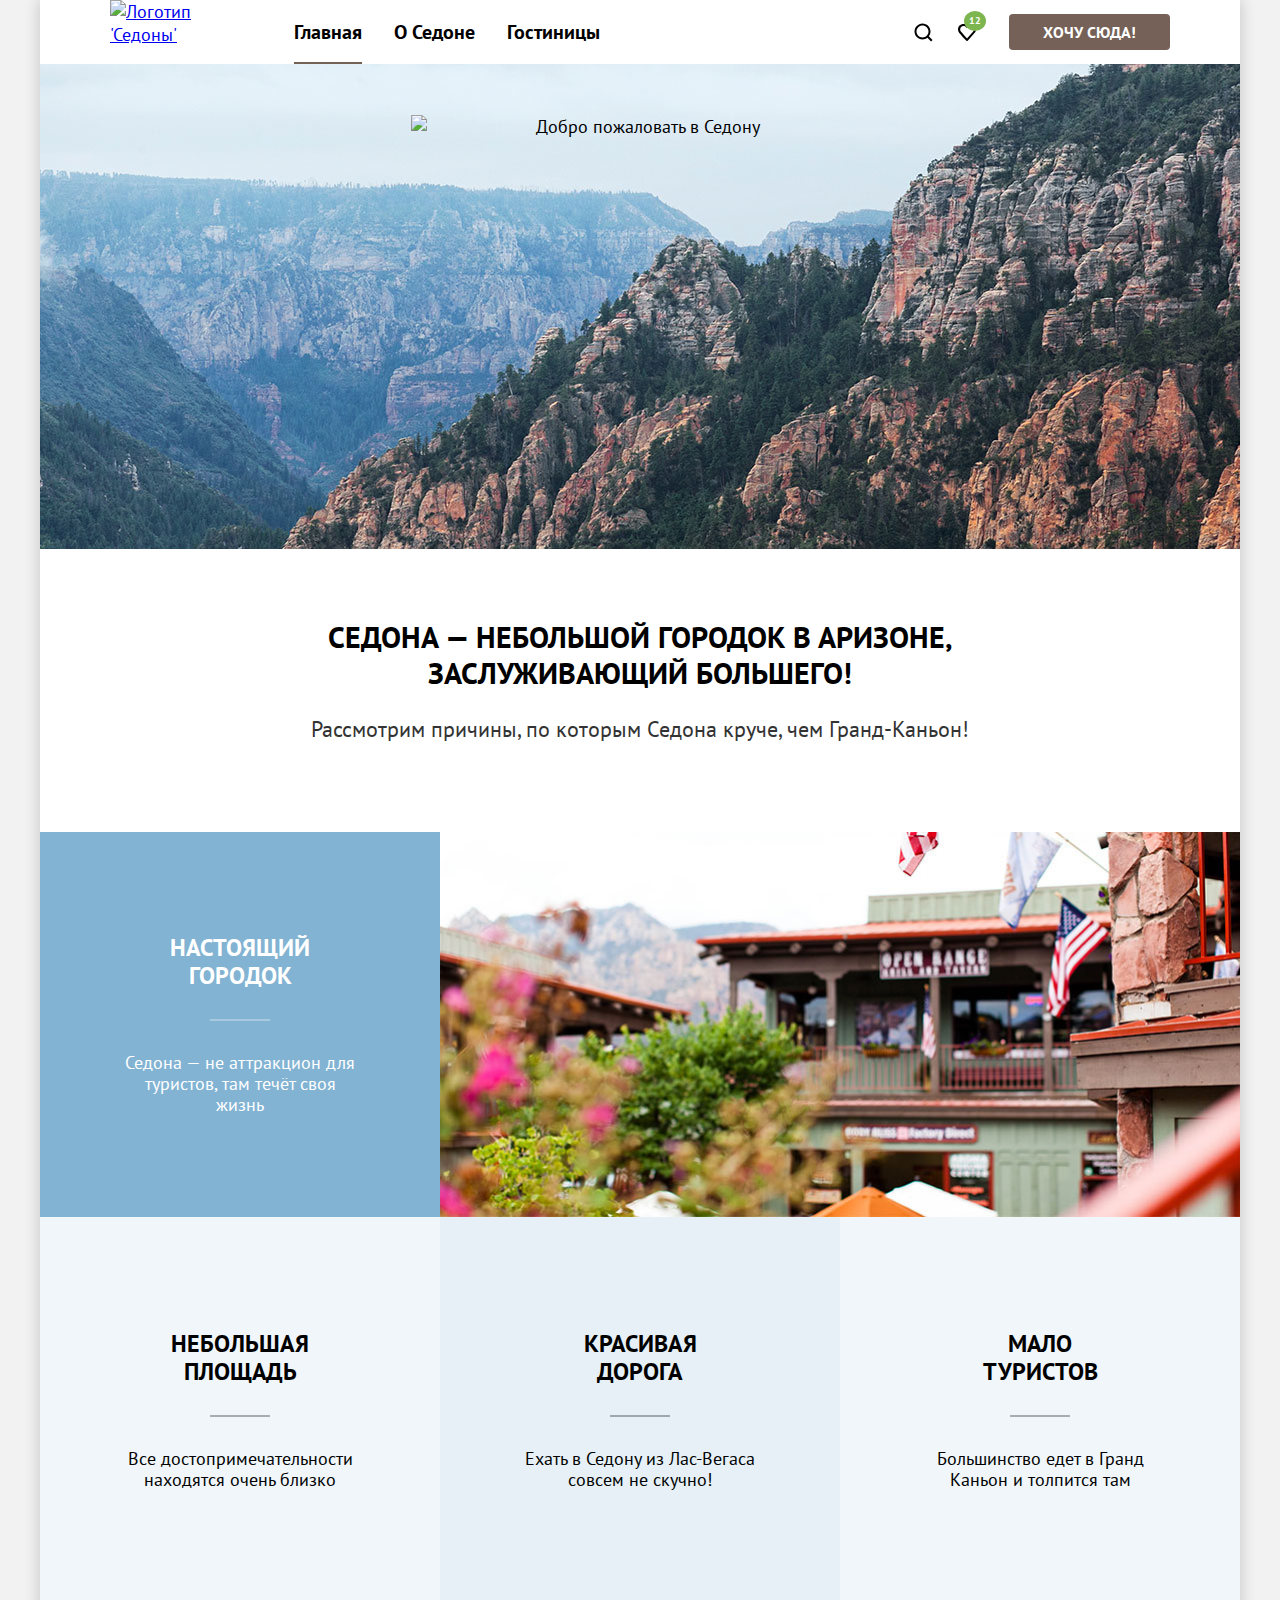
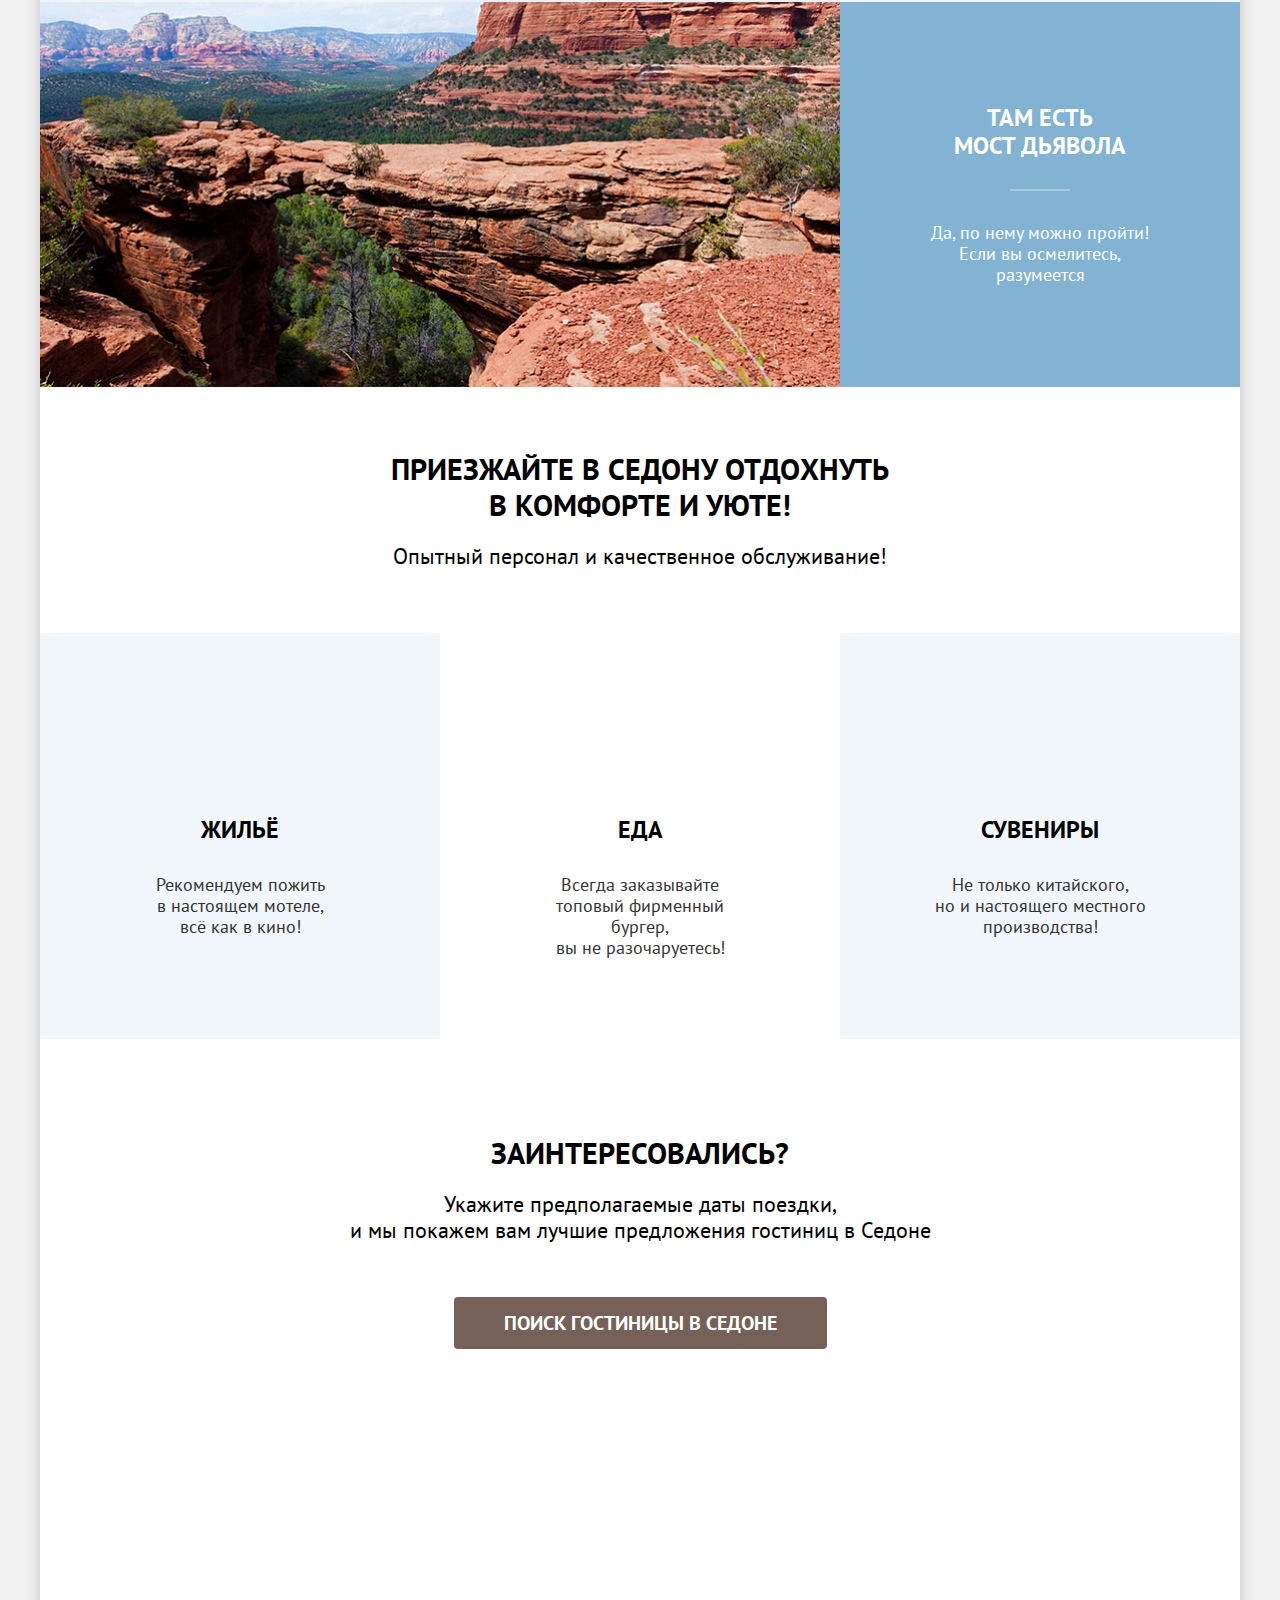
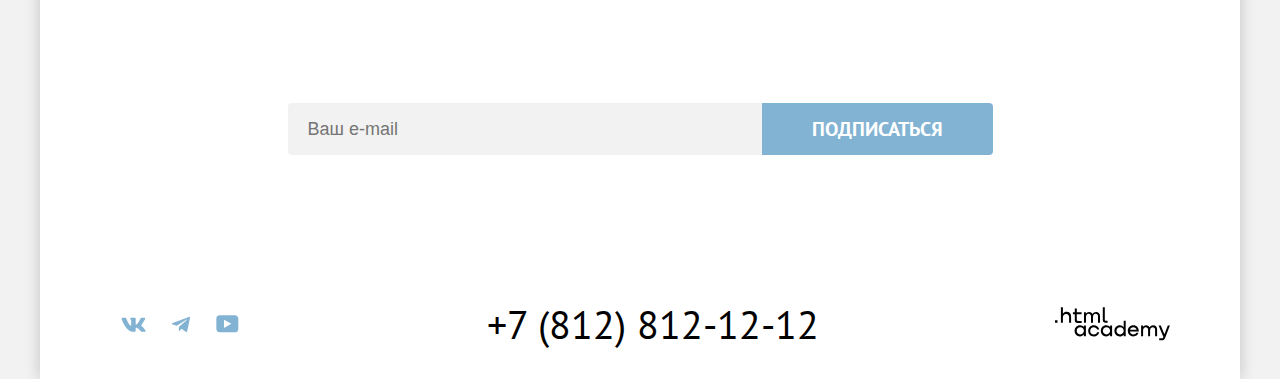
==== commit bec83934: "Фикс для автоматической проверки" ====
--- a/index.html
+++ b/index.html
@@ -78,7 +78,7 @@
                 Седона — не аттракцион для<br> туристов, там течёт своя<br> жизнь
               </p>
             </div>
-            <img src="images/photo_1.jpg" width="800" height="385" alt="Здание с Американским флагом">
+            <img src="images/photo_1.jpeg" width="800" height="385" alt="Здание с Американским флагом">
           </li>
           <li class="advantages-item">
             <div class="advantages-content">
@@ -105,7 +105,7 @@
             </div>
           </li>
           <li class="advantages-item bridge">
-            <img src="images/photo_2.jpg" width="800" height="385" alt="Скалы">
+            <img src="images/photo_2.jpeg" width="800" height="385" alt="Скалы">
             <div class="advantages-content">
               <h3 class="advantages-title">Там есть<br> мост дьявола</h3>
               <p class="advantages-description">
--- a/styles/styles.css
+++ b/styles/styles.css
@@ -184,17 +184,29 @@
   background: #FFFFFF4D;
 }
 
+.advantages{
+  margin-top: 1px;
+}
+
 .advantages-title{
+  font-family: PT Sans;
+  font-weight: 700;
   font-size: 24px;
-  font-weight: 700;
   line-height: 28px;
+  letter-spacing: 0;
+  position:relative;
   text-transform: uppercase;
   margin: 0;
+  padding-bottom: 31px;
 }
 
 .advantages-title::after{
   content: "";
   display: block;
+  position: absolute;
+  bottom: 0;
+  left: 50%;
+  transform: translateX(-50%);
   margin: auto;
   height: 2px;
   width: 60px;
@@ -206,6 +218,7 @@
   font-size: 18px;
   line-height: 21px;
   margin: 0;
+  margin-top: 31px;
 }
 
 .subscribe{
@@ -612,6 +625,7 @@
   display: flex;
   padding-left: 70px;
   padding-right: 70px;
+  min-height: 64px;
 }
 
 .service-list{
@@ -653,7 +667,6 @@
   flex-direction: column;
   justify-content: start;
   width: 400px;
-  gap: 30px;
   min-height: 385px;
   padding-top: 113px;
   padding-bottom: 100px;
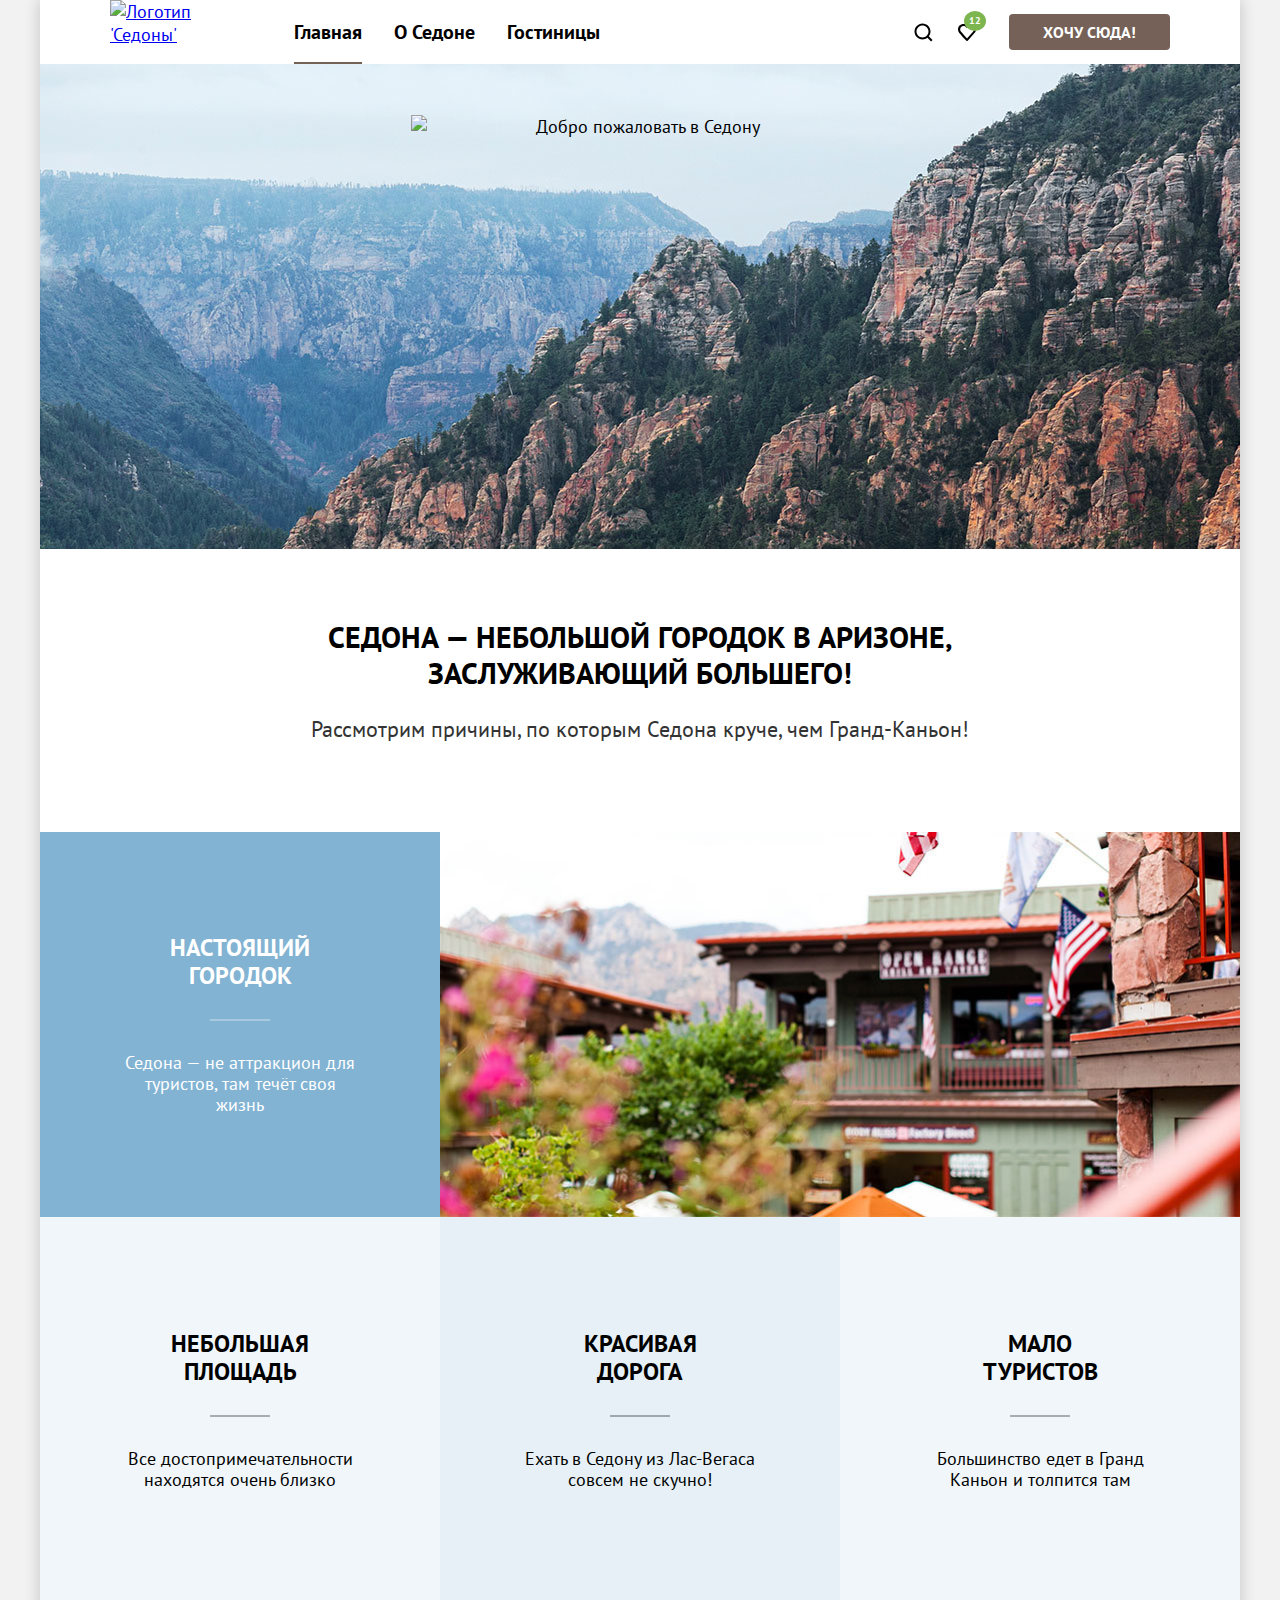
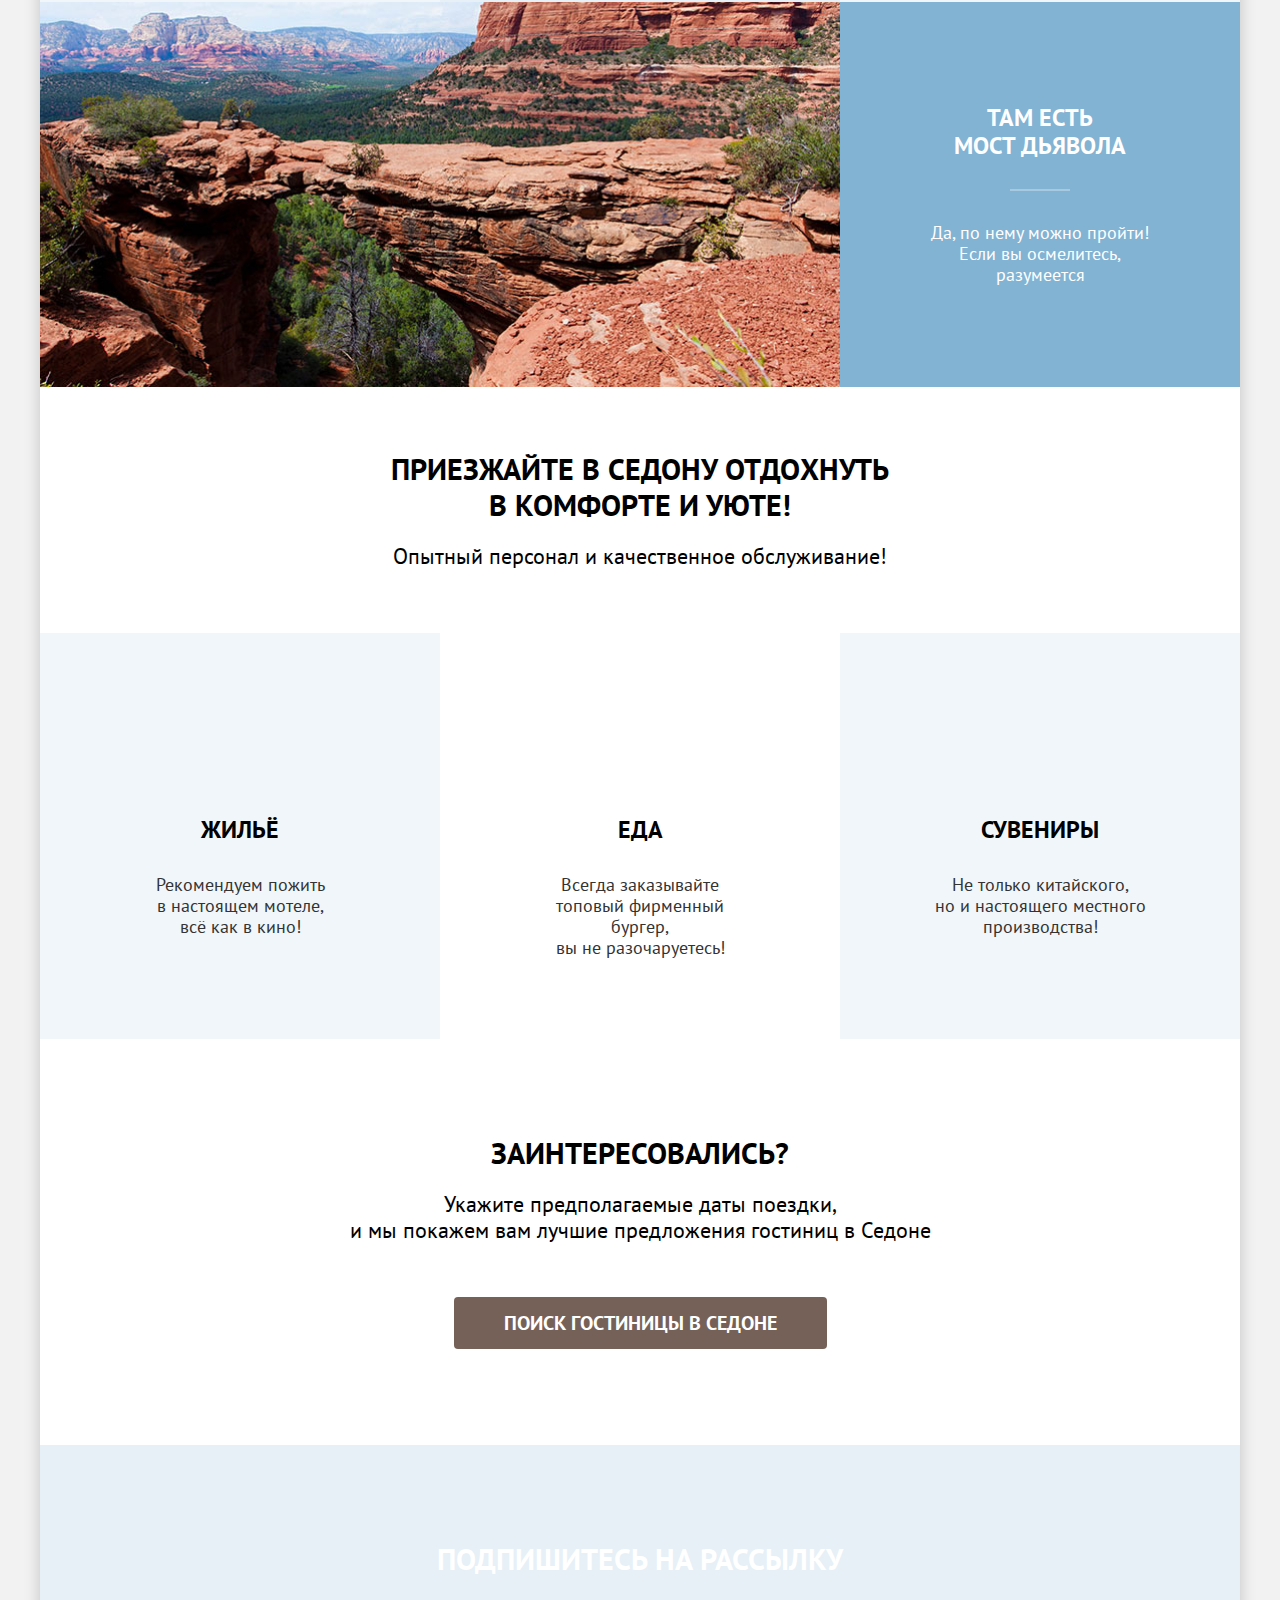
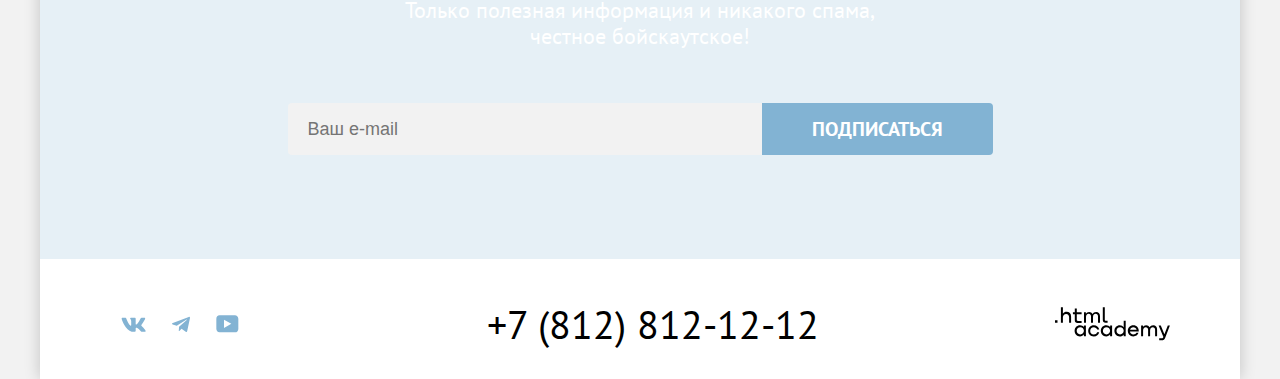
==== commit e310c1cf: "Иправления по критериям" ====
--- a/index.html
+++ b/index.html
@@ -5,6 +5,7 @@
     <title>Гостиницы в городе "Седона"</title>
     <link rel="stylesheet" href="styles/styles.css">
     <link rel="icon" href="favicon.ico">
+    <link rel="icon" type="image/png" sizes="32x32" href="images/favicon_32x32.png">
   </head>
   <body>
 
@@ -34,14 +35,14 @@
 
         <ul class="navigation-list action-list">
           <li class="navigation-item">
-            <a class="navigation-link btn-search">
+            <a class="navigation-link btn-search" href="search.html">
               <span class="visually-hidden">Поиск</span>
             </a>
           </li>
           <li class="navigation-item">
-            <a class="navigation-link favorits" href="#">
+            <a class="navigation-link favorites" href="favorites.html">
               <span class="visually-hidden">Мои избранные гостиницы</span>
-              <span class="favorits-count">12</span>
+              <span class="favorites-count">12</span>
             </a>
           </li>
           <li class="navigation-item">
@@ -167,7 +168,7 @@
           <label class="visually-hidden" for="subscribe-email">
             Укажите ваш email
           </label>
-          <input class="subscribe-email" placeholder="Ваш e-mail" type="email" id="subscribe-email" name="email">
+          <input class="subscribe-email" required placeholder="Ваш e-mail" type="email" id="subscribe-email" name="email">
           <button class="btn btn-blue btn-lg btn-send-email" type="submit">Подписаться</button>
         </form>
       </section>
@@ -179,7 +180,7 @@
       <ul class="social-list">
         <li class="social-item">
           <a class="social-link social-vk" href="https://vk.com/htmlacademy">
-            <span class="visually-hidden">Вконтакте</span>
+            <span class="visually-hidden">Группа в вконтакте</span>
             <svg width="25" height="15" viewBox="0 0 25 15" fill="none" xmlns="http://www.w3.org/2000/svg">
               <path fill-rule="evenodd" clip-rule="evenodd" d="M24.1164 1.80445C24.2824 1.25845 24.1164 0.856445 23.3214 0.856445H20.6964C20.0284 0.856445 19.7204 1.20345 19.5534 1.58645C19.5534 1.58645 18.2184 4.78245 16.3274 6.85845C15.7154 7.46045 15.4374 7.65145 15.1034 7.65145C14.9364 7.65145 14.6854 7.46045 14.6854 6.91345V1.80445C14.6854 1.14845 14.5014 0.856445 13.9454 0.856445H9.81738C9.40038 0.856445 9.14938 1.16045 9.14938 1.44945C9.14938 2.07045 10.0954 2.21445 10.1924 3.96245V7.76045C10.1924 8.59345 10.0394 8.74444 9.70538 8.74444C8.81538 8.74444 6.65038 5.53345 5.36538 1.85945C5.11638 1.14445 4.86438 0.856445 4.19338 0.856445H1.56638C0.816382 0.856445 0.666382 1.20345 0.666382 1.58645C0.666382 2.26845 1.55638 5.65645 4.81138 10.1374C6.98138 13.1974 10.0364 14.8564 12.8194 14.8564C14.4884 14.8564 14.6944 14.4884 14.6944 13.8534V11.5404C14.6944 10.8034 14.8524 10.6564 15.3814 10.6564C15.7714 10.6564 16.4384 10.8484 17.9964 12.3234C19.7764 14.0724 20.0694 14.8564 21.0714 14.8564H23.6964C24.4464 14.8564 24.8224 14.4884 24.6064 13.7604C24.3684 13.0364 23.5184 11.9854 22.3914 10.7384C21.7794 10.0284 20.8614 9.26345 20.5824 8.88045C20.1934 8.38945 20.3044 8.17044 20.5824 7.73345C20.5824 7.73345 23.7824 3.30745 24.1154 1.80445H24.1164Z" fill="#83B3D3"/>
             </svg>
@@ -187,7 +188,7 @@
         </li>
         <li class="social-item">
           <a class="social-link social-tg" href="https://t.me/htmlacademy">
-            <span class="visually-hidden">Телеграм</span>
+            <span class="visually-hidden">Канал в телеграм</span>
             <svg width="18" height="16" viewBox="0 0 18 16" fill="none" xmlns="http://www.w3.org/2000/svg">
               <path d="M16.785 0.955705L0.840489 7.1042C-0.247661 7.54126 -0.241365 8.14828 0.640845 8.41897L4.73445 9.69597L14.2058 3.72014C14.6537 3.44766 15.0629 3.59424 14.7265 3.89281L7.05283 10.8183H7.05103L7.05283 10.8192L6.77045 15.0387C7.18413 15.0387 7.36669 14.8489 7.59871 14.625L9.58705 12.6915L13.7229 15.7464C14.4855 16.1664 15.0332 15.9506 15.2229 15.0405L17.9379 2.2453C18.2158 1.13107 17.5126 0.626562 16.785 0.955705Z" fill="#83B3D3"/>
             </svg>
@@ -195,7 +196,7 @@
         </li>
         <li class="social-item">
           <a class="social-link social-yt" href="https://www.youtube.com/user/htmlacademyru">
-            <span class="visually-hidden">Ютуб</span>
+            <span class="visually-hidden">Кнала на ютуб</span>
             <svg width="23" height="18" viewBox="0 0 23 18" fill="none" xmlns="http://www.w3.org/2000/svg">
               <path d="M18.9402 0.356445H3.50738C1.64668 0.356445 0.333252 1.9502 0.333252 3.75645V13.8502C0.333252 15.7627 1.64668 17.3564 3.50738 17.3564H19.1591C20.8009 17.3564 22.3333 15.7627 22.3333 13.9564V3.75645C22.1143 1.9502 20.8009 0.356445 18.9402 0.356445ZM7.99494 12.8939V4.81894L15.3283 8.85645L7.99494 12.8939Z" fill="#83B3D3"/>
             </svg>
@@ -206,6 +207,7 @@
         <a class="footer-phone" href="tel:+78128121212">+7 (812) 812-12-12</a>
       </div>
       <a class="html-academy-link" href="https://htmlacademy.ru">
+        <span class="visually-hidden">Сайт html академии</span>
         <svg class="html-academy-image" xmlns="http://www.w3.org/2000/svg" width="115" height="34" fill="none">
           <path fill="#000" d="M0 13.2564v2.6h2.5v-2.6H0Zm11.6-8.39995c-1.6 0-2.8.7-3.6 1.7h-.1V.356445h-2V15.8564h2v-5.3c0-2.09995 1.3-3.59995 3.3-3.59995 1.8 0 2.9 1.4 2.9 3.19995v5.7h2V9.75644c.1-3-1.8-4.89999-4.5-4.89999Zm15 .3h-4.8v-3.7h-2v3.8h-1.9v2h1.9v5.99995c0 1.7 1 2.7 2.7 2.7h4.1v-2h-3.7c-.7 0-1.1-.4-1.1-1.1V7.15645h4.8v-2Zm14.5-.2c-1.6 0-2.9.79999-3.5 2.1h-.1c-.6-1.2-1.8-2.1-3.4-2.1-1.4 0-2.5.8-3.1 1.8h-.1v-1.6H29V15.7564h2v-5.4c0-1.99995 1-3.49995 2.6-3.49995 1.5 0 2.4 1 2.4 2.6v6.29995h2v-5.6c0-2.39995 1.4-3.29995 2.6-3.29995 1.5 0 2.4 1 2.4 2.6v6.29995h2V9.25644c.1-2.5-1.4-4.29999-3.9-4.29999Zm6.7 8.09995c0 1.7 1 2.7 2.8 2.7h2v-2h-1.7c-.7 0-1.1-.4-1.1-1.1V.356445h-2V13.0564Zm-18.9 7c-.9-1.1-2.2-1.8-3.9-1.8-3.1 0-5.4 2.3-5.4 5.6s2.3 5.6 5.4 5.6c1.8 0 3-.8 3.8-1.9h.1v1.6h2v-10.6h-2v1.5Zm-3.6 7.4c-2.2 0-3.6-1.6-3.6-3.6s1.4-3.6 3.6-3.6 3.6 1.6 3.6 3.6c0 1.9-1.4 3.6-3.6 3.6Zm18.9-5.1c-.5-2.4-2.6-4.1-5.4-4.1-3.4 0-5.6 2.5-5.6 5.6 0 3.1 2.2 5.6 5.6 5.6 2.8 0 4.9-1.8 5.4-4.2h-2.1c-.4 1.3-1.7 2.3-3.3 2.3-2.2 0-3.6-1.6-3.6-3.6s1.4-3.6 3.6-3.6c1.6 0 2.8 1 3.3 2.2h2.1v-.2Zm10.9-2.3c-.9-1.1-2.2-1.8-3.9-1.8-3.1 0-5.4 2.3-5.4 5.6s2.3 5.6 5.4 5.6c1.8 0 3-.8 3.8-1.9h.1v1.6h2v-10.6h-2v1.5Zm-3.6 7.4c-2.2 0-3.6-1.6-3.6-3.6s1.4-3.6 3.6-3.6 3.6 1.6 3.6 3.6c0 1.9-1.5 3.6-3.6 3.6Zm17.2-7.3c-.9-1.1-2.2-1.9-3.9-1.9-3.1 0-5.4 2.3-5.4 5.6s2.2 5.6 5.4 5.6c1.7 0 3-.8 3.8-1.8h.1v1.5h2v-15.4h-2v6.4Zm-3.6 7.3c-2.2 0-3.6-1.6-3.6-3.6s1.4-3.6 3.6-3.6 3.6 1.6 3.6 3.6c-.1 2-1.5 3.6-3.6 3.6Zm13.2-9.2c-3.3 0-5.5 2.5-5.5 5.6 0 3 2.1 5.6 5.5 5.6 2.5 0 4.5-1.3 5.2-3.6h-2.1c-.5 1-1.6 1.6-3 1.6-1.9 0-3.3-1.3-3.4-2.9h8.8c.2-3.6-2-6.3-5.5-6.3Zm0 1.9c1.7 0 3 1 3.3 2.6h-6.5c.3-1.5 1.5-2.6 3.2-2.6Zm19.9-1.9c-1.6 0-2.9.8-3.6 2h-.1c-.6-1.2-1.8-2-3.4-2-1.4 0-2.5.7-3.1 1.8v-1.5h-1.9v10.6h2v-5.4c0-2 1-3.4 2.6-3.5 1.5 0 2.4 1 2.4 2.6v6.3h2v-5.6c0-2.4 1.4-3.3 2.6-3.3 1.5 0 2.4 1 2.4 2.6v6.3h2v-6.5c.1-2.6-1.4-4.4-3.9-4.4Zm11.2 9.1-3.6-8.9h-2.2l4.8 11.6c-.3.9-.7 1.2-1.7 1.2h-2.5v2h2.5c1.8 0 2.8-.8 3.5-2.6l4.7-12.2h-2.1l-3.4 8.9Z"/>
         </svg>
@@ -213,7 +215,7 @@
     </footer>
 
     <!-- Модалка -->
-    <div class="modal-overlay" id="modal">
+    <div data-test="modal" class="modal-overlay" id="modal">
       <div data-test="modal" class="modal">
         <button class="close-modal" type="button">
           <span class="visually-hidden">Закрыть модальное окно</span>
@@ -233,9 +235,13 @@
           <fieldset class="modal-control-counter">
             <label class="form-modal-label" for="adults-count">Взрослые:</label>
             <div class="form-modal-input-counter">
-              <button type="button" class="button-count button-count-minus"></button>
+              <button type="button" class="button-count button-count-minus">
+                <span class="visually-hidden">Уменьшить количество взрослых на 1</span>
+              </button>
               <input id="adults-count" name="adults-count" value="2">
-              <button type="button" class="button-count button-count-plus"></button>
+              <button type="button" class="button-count button-count-plus">
+                <span class="visually-hidden">Увеличить количество взрослых на 1</span>
+              </button>
             </div>
           </fieldset>
           <fieldset class="modal-control-counter">
@@ -248,15 +254,22 @@
                   <circle cx="13" cy="13" r="13" fill="#83B3D3"/>
                   <path fill-rule="evenodd" clip-rule="evenodd" d="M12 7H14V9H12V7ZM14 19H12V10H14V19Z" fill="white"/>
                 </svg>
+                <span class="visually-hidden">
+              Укажите количество детей, которые будут с вами, возраст которых от 6 до 18 лет. Дети до 6 лет размещаются бесплатно.
+            </span>
               </button>
               <div class="modal-child-info-data">
                 Укажите количество детей, которые будут с вами, возраст которых от 6 до 18 лет. Дети до 6 лет размещаются бесплатно.
               </div>
             </div>
             <div class="form-modal-input-counter">
-              <button type="button" class="button-count button-count-minus"></button>
+              <button type="button" class="button-count button-count-minus">
+                <span class="visually-hidden">Уменьшить количество детей на 1</span>
+              </button>
               <input id="child-count" name="child-count" value="2">
-              <button type="button" class="button-count button-count-plus"></button>
+              <button type="button" class="button-count button-count-plus">
+                <span class="visually-hidden">Увеличить количество детей на 1</span>
+              </button>
             </div>
           </fieldset>
           <button class="btn btn-lg btn-blue" type="submit">Найти</button>
--- a/styles/styles.css
+++ b/styles/styles.css
@@ -47,6 +47,7 @@
   line-height: 24px;
   text-align: left;
   text-underline-position: from-font;
+  -webkit-text-decoration-skip-ink: none;
   text-decoration-skip-ink: none;
   justify-content: space-between;
   flex-grow: 1;
@@ -110,7 +111,7 @@
   background-image: url("../images/divider.svg");
 }
 
-.favorits-count{
+.favorites-count{
   background-color: #7DB54F;
   text-align: center;
   font-size: 10px;
@@ -123,7 +124,7 @@
   border-radius: 50%;
 }
 
-.favorits{
+.favorites{
   background-image: url("../images/heart.svg");
   background-repeat: no-repeat;
   background-position: center;
@@ -185,7 +186,7 @@
 }
 
 .advantages{
-  margin-top: 1px;
+  padding-top: 1px;
 }
 
 .advantages-title{
@@ -211,7 +212,7 @@
   height: 2px;
   width: 60px;
   background: #0000004D;
-  margin-top: 30px;
+  margin-top: 31px;
 }
 
 .advantages-description{
@@ -223,6 +224,7 @@
 
 .subscribe{
   background-image: url("../images/subscribe-form-background.jpg");
+  background-color: #83B3D333;
   background-repeat: no-repeat;
   background-size: cover;
   display: flex;
@@ -247,7 +249,7 @@
 }
 
 .service-item:nth-child(odd){
-    background-color: #83B3D31F;
+  background-color: #83B3D31F;
 }
 
 .service-title{
@@ -478,12 +480,15 @@
   color: #333333;
   padding-left: 20px;
   padding-right: 131px;
+  -webkit-appearance: none;
   appearance: none;
   border: 2px solid #E5E5E5;
   border-radius: 4px;
   background-image: url("../images/arrow_down.svg");
   background-repeat: no-repeat;
   background-position: right 17px center;
+  max-width: 300px;
+  height: 48px;
 }
 
 .sort-select:hover{
@@ -491,7 +496,7 @@
   cursor: pointer;
 }
 
-.catalo-card-title{
+.catalog-card-title{
   font-size: 24px;
   font-weight: 700;
   line-height: 28px;
@@ -499,7 +504,7 @@
   margin: 0;
 }
 
-.catalo-card-apartments-type{
+.catalog-card-apartments-type{
   font-size: 18px;
   font-weight: 400;
   line-height: 21px;
@@ -507,7 +512,7 @@
   color: #333333;
 }
 
-.catalo-card-price{
+.catalog-card-price{
   font-size: 18px;
   font-weight: 400;
   line-height: 21px;
@@ -515,7 +520,7 @@
   color: #333333;
 }
 
-.catalo-card-raiting{
+.catalog-card-rating{
   font-size: 16px;
   font-weight: 400;
   line-height: 20px;
@@ -526,11 +531,12 @@
   padding: 9px 0 8px 0;
   border-radius: 4px;
 }
-.catalo-card-image{
+.catalog-card-image{
   object-fit: cover;
 }
 .without-bg{
   background-image: none;
+  background-color: transparent;
   color: black;
 }
 
@@ -539,9 +545,9 @@
   font-weight: 700;
   min-width: 60px;
   min-height: 60px;
-  display: block;
-  align-content: center;
-  text-align: center;
+  display: flex;
+  align-items: center;
+  justify-content: center;
   padding-right: 10px;
   padding-left: 10px;
   box-sizing: border-box;
@@ -570,14 +576,14 @@
 }
 
 .range-min, .range-max{
-    position: absolute;
-    cursor: pointer;
-    background-color: white;
-    width: 20px;
-    height: 20px;
-    border-radius: 5px;
-    border: none;
-    top: 50%;
+  position: absolute;
+  cursor: pointer;
+  background-color: white;
+  width: 20px;
+  height: 20px;
+  border-radius: 5px;
+  border: none;
+  top: 50%;
 
 }
 
@@ -595,7 +601,11 @@
   cursor: auto;
 }
 
-.catalo-card{
+.btn.pagination-current:active{
+  color: #000;
+}
+
+.catalog-card{
   display: flex;
   flex-direction: column;
   list-style-type: none;
@@ -607,7 +617,7 @@
   gap: 16px;
 }
 
-.catalo-list{
+.catalog-list{
   display: flex;
   flex-wrap: wrap;
   column-gap: 20px;
@@ -616,9 +626,6 @@
   margin: 0;
   padding: 0;
   margin-top: 40px;
-  /*border-bottom: 1px solid #E5E5E5;*/
-
-
 }
 
 .main-header{
@@ -668,9 +675,8 @@
   justify-content: start;
   width: 400px;
   min-height: 385px;
-  padding-top: 113px;
-  padding-bottom: 100px;
   box-sizing: border-box;
+  padding: 113px 85px 100px;
 }
 
 .advantages-reasons{
@@ -837,6 +843,8 @@
   margin-bottom: 10px;
   box-sizing: border-box;
   min-width: 160px;
+  max-width: 200px;
+  justify-content: center;
 }
 
 .html-academy-link{
@@ -899,13 +907,13 @@
   border-top-left-radius: 0;
 }
 
-.catalo-card-description{
+.catalog-card-description{
   display: grid;
   grid-template-columns: 1fr 1fr;
   row-gap: 16px;
   column-gap: 20px;
 }
-.catalo-card-description > .btn{
+.catalog-card-description > .btn{
   padding-left: 0;
   padding-right: 0;
 }
@@ -945,7 +953,7 @@
   background-image: url("../images/gift.svg");
 }
 
-.catalo-card-star{
+.catalog-card-star{
   display: grid;
   grid-template-columns: repeat(4, 22px);
   grid-template-rows: 18px;
@@ -953,7 +961,7 @@
   align-content: center;
 }
 
-.catalo-card-star::before{
+.catalog-card-star::before{
   content: "";
   background-image: url("../images/star.svg");
   background-repeat: space;
@@ -984,9 +992,6 @@
   fill: #7561574D;
 }
 
-.modal-overlay:target {
-  visibility: visible;
-}
 
 .modal-overlay{
   display: flex;
@@ -999,6 +1004,10 @@
   left: 0;
   background-color: #F2F2F2CC;
   visibility: hidden;
+}
+
+.modal-overlay:target, .modal-overlay-opened {
+  visibility: visible;
 }
 
 .modal{
@@ -1011,6 +1020,7 @@
   max-width: 800px;
   box-sizing: border-box;
 }
+
 .modal-title{
   font-weight: 700;
   font-size: 30px;
@@ -1075,8 +1085,8 @@
 .form-modal{
   display: grid;
   grid-template-columns: 1fr 1fr;
-  row-gap: 24px;
-  column-gap: 80px;
+  row-gap: 23px;
+  column-gap: 88px;
   margin-top: 64px;
 }
 
@@ -1112,11 +1122,13 @@
 }
 
 .form-modal-input-date{
+  font-family: 'PT Sans';
   display: flex;
   height: 48px;
   background-color: #F2F2F2;
   border: none;
   border-radius: 4px;
+  padding: 0;
   padding-left: 20px;
   padding-right: 60px;
   font-weight: 700;
@@ -1135,6 +1147,7 @@
 .form-modal-human-count{
   display: flex;
 }
+
 .form-modal-input-counter{
   display: grid;
   justify-content: center;
@@ -1145,7 +1158,9 @@
   align-items: center;
   justify-items: center;
 }
+
 .form-modal-input-counter > input{
+  font-family: 'PT Sans';
   min-width: 31px;
   width: 31px;
   background-color: transparent;
@@ -1155,6 +1170,7 @@
   text-align: center;
   border: none;
 }
+
 .button-count{
   border: none;
   display: flex;
@@ -1221,6 +1237,16 @@
   margin-top: 24px;
   grid-column: span 2;
   border-radius: 10px;
+  padding-top: 18px;
+  padding-bottom: 18px;
+  font-family: PT Sans;
+  font-weight: 700;
+  font-size: 20px;
+  line-height: 24px;
+  text-align: center;
+  vertical-align: middle;
+  text-transform: uppercase;
+
 }
 
 .modal-control-counter{
@@ -1243,8 +1269,6 @@
 .modal-child-info-wrapper{
   position: relative;
   display: flex;
-  /*align-items: center;*/
-  /*align-items: center;*/
   margin-right: auto;
   margin-left: 10px;
 }
@@ -1390,7 +1414,6 @@
   border-radius: 50%;
   position: absolute;
   background:  #3F5E72;
-  /*border-bottom: 3px solid #3F5E72;*/
   left: 50%;
   top: 50%;
   transform: translate(-50%, -50%);
@@ -1402,4 +1425,3 @@
   font-size: 18px;
   line-height: 23px;
 }
-
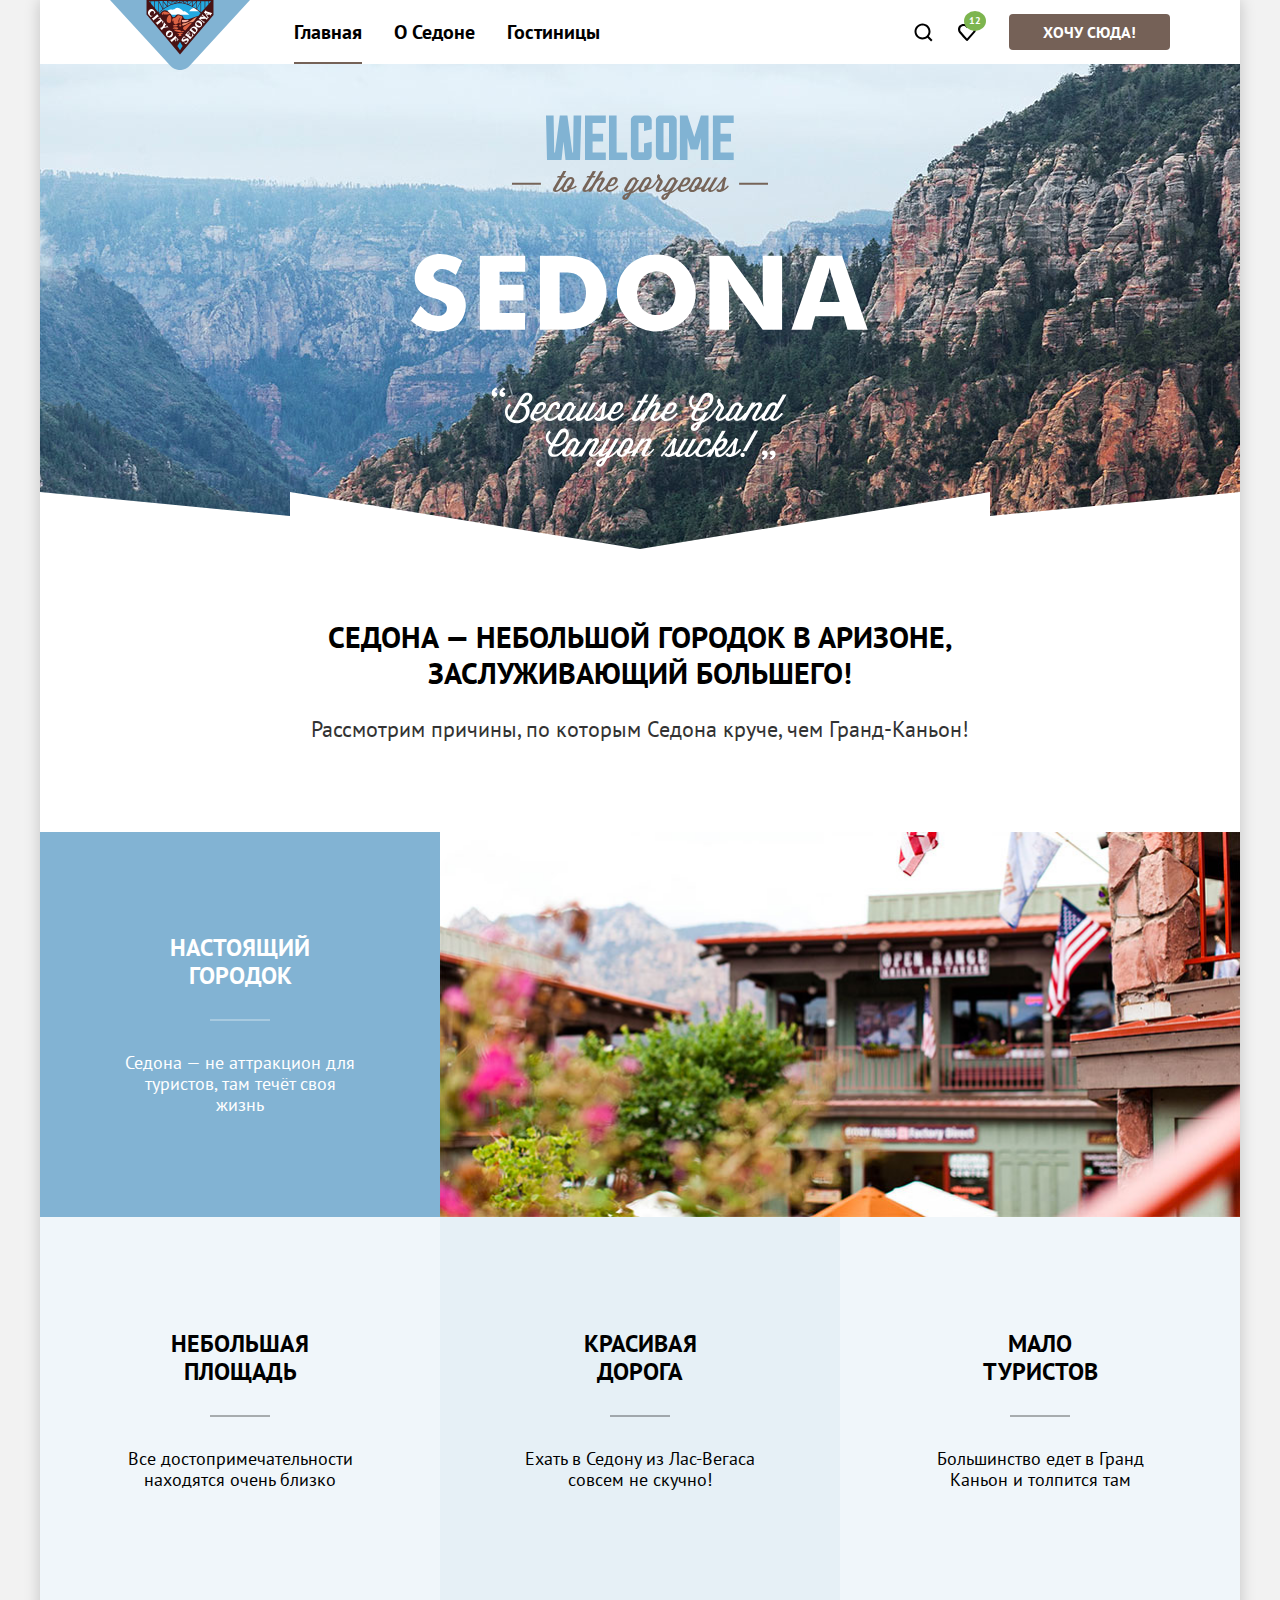
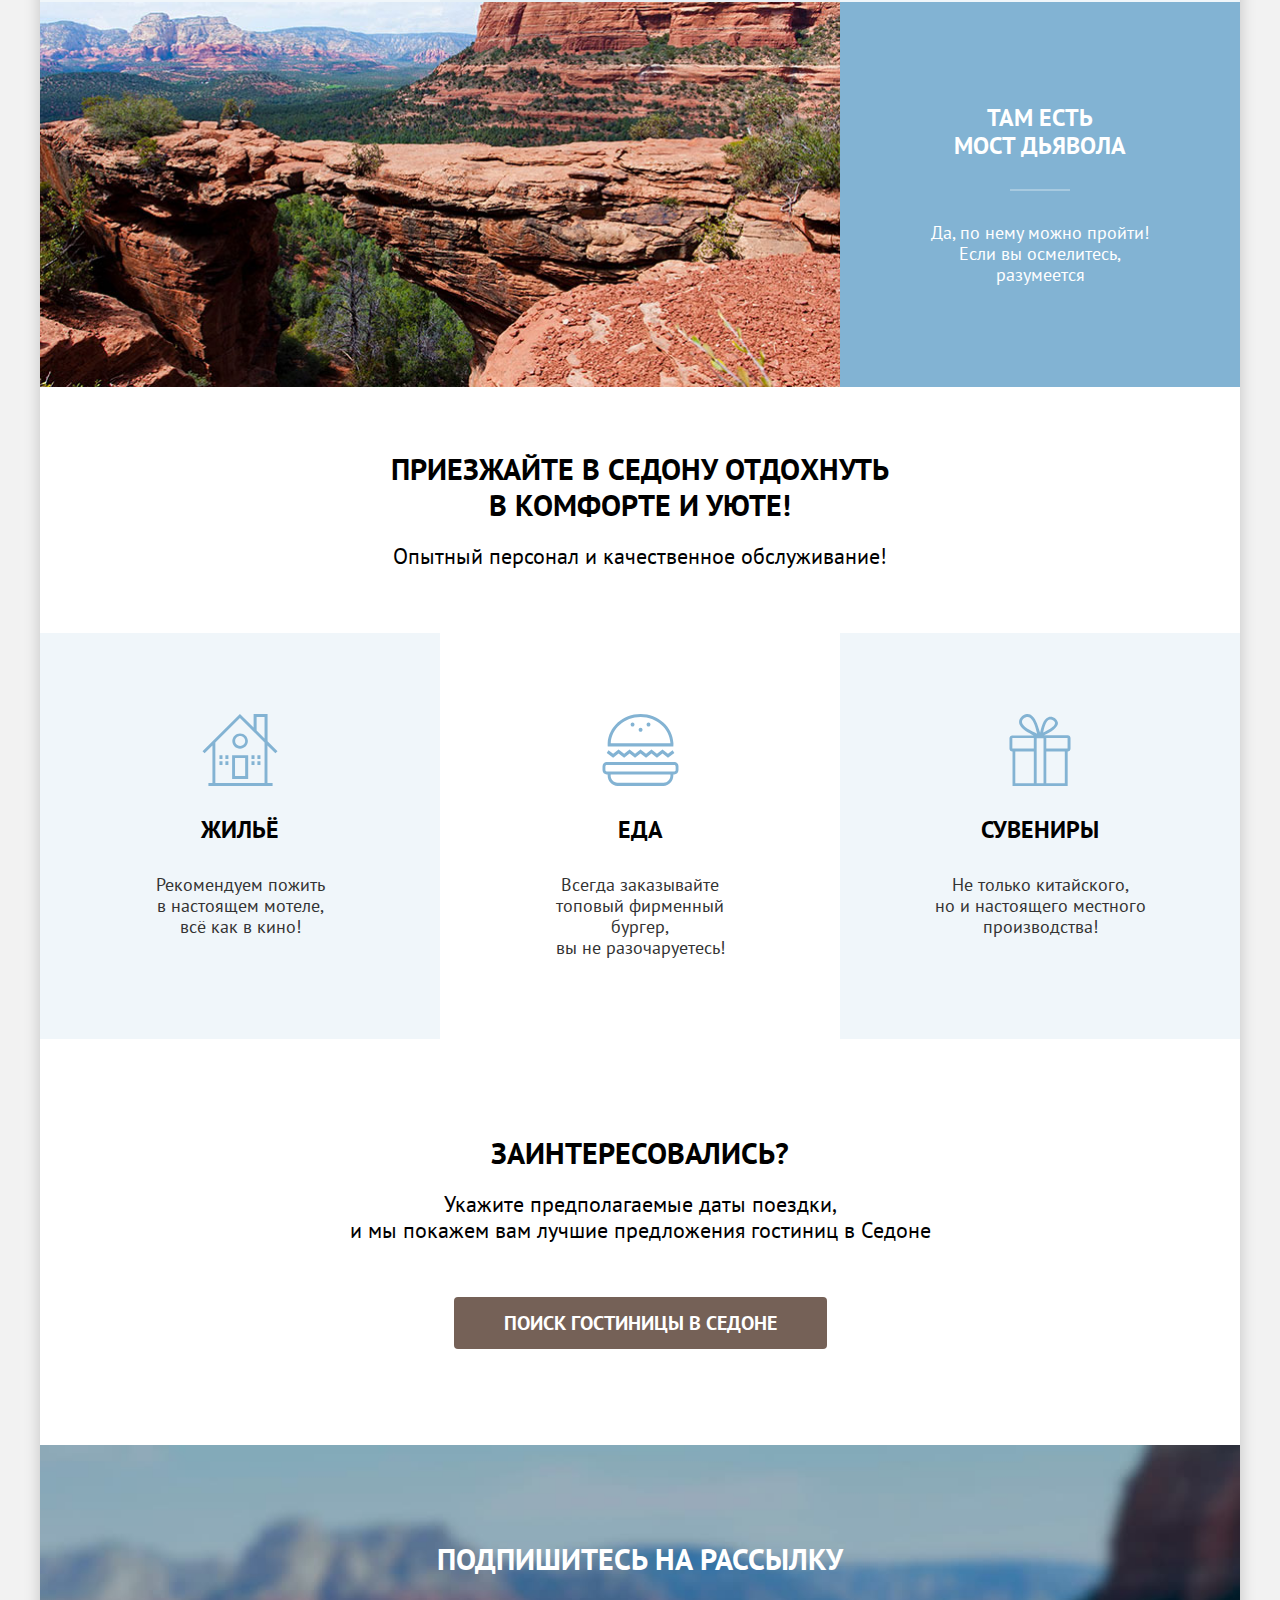
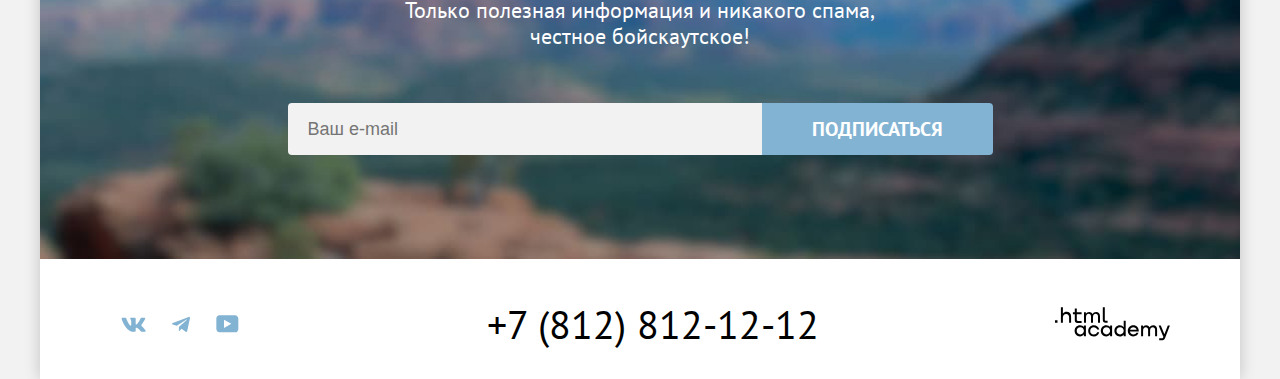
==== commit 861d3313: "Иправления по критериям" ====
--- a/index.html
+++ b/index.html
@@ -46,7 +46,7 @@
             </a>
           </li>
           <li class="navigation-item">
-            <a class="navigation-link btn btn-brown btn-sm" href="#">
+            <a class="btn btn-brown btn-sm" href="#">
               Хочу сюда!
             </a>
           </li>
@@ -169,7 +169,7 @@
             Укажите ваш email
           </label>
           <input class="subscribe-email" required placeholder="Ваш e-mail" type="email" id="subscribe-email" name="email">
-          <button class="btn btn-blue btn-lg btn-send-email" type="submit">Подписаться</button>
+          <button type="submit" class="btn btn-blue btn-lg btn-send-email">Подписаться</button>
         </form>
       </section>
     </main>
@@ -217,7 +217,7 @@
     <!-- Модалка -->
     <div data-test="modal" class="modal-overlay" id="modal">
       <div data-test="modal" class="modal">
-        <button class="close-modal" type="button">
+        <button type="button" class="close-modal">
           <span class="visually-hidden">Закрыть модальное окно</span>
         </button>
         <h1 class="modal-title">Поиск гостиницы в Седоне</h1>
@@ -272,7 +272,7 @@
               </button>
             </div>
           </fieldset>
-          <button class="btn btn-lg btn-blue" type="submit">Найти</button>
+          <button type="submit" class="btn btn-lg btn-blue">Найти</button>
         </form>
       </div>
     </div>
--- a/styles/styles.css
+++ b/styles/styles.css
@@ -62,10 +62,22 @@
   position: relative;
 }
 
+.navigation-link:hover{
+  color: #756157;
+  opacity: .6;
+}
+
+.navigation-link:active{
+  color: #756157;
+  opacity: .3;
+}
+
+
 .navigation-item{
   list-style-type: none;
   display: flex;
   align-items: center;
+  min-height: 64px;
 }
 
 .btn{
@@ -223,7 +235,7 @@
 }
 
 .subscribe{
-  background-image: url("../images/subscribe-form-background.jpg");
+  background-image: url("../images/subscribe_form_background.jpg");
   background-color: #83B3D333;
   background-repeat: no-repeat;
   background-size: cover;
@@ -828,13 +840,12 @@
 .links .navigation-link{
   height: 100%;
   align-items: center;
-  margin-top: 10px;
-  margin-bottom: 10px;
 }
 
 .action-list{
   display: flex;
   flex-wrap: wrap;
+  align-self: start;
 }
 
 .action-list .btn{
@@ -1357,6 +1368,17 @@
   width: 100%;
   box-sizing: border-box;
 }
+
+.input-amount::-webkit-outer-spin-button,
+.input-amount::-webkit-inner-spin-button {
+  -webkit-appearance: none;
+  margin: 0;
+}
+
+.input-amount[type=number] {
+  -moz-appearance: textfield;
+}
+
 .control{
   display: flex;
   align-items: center;
